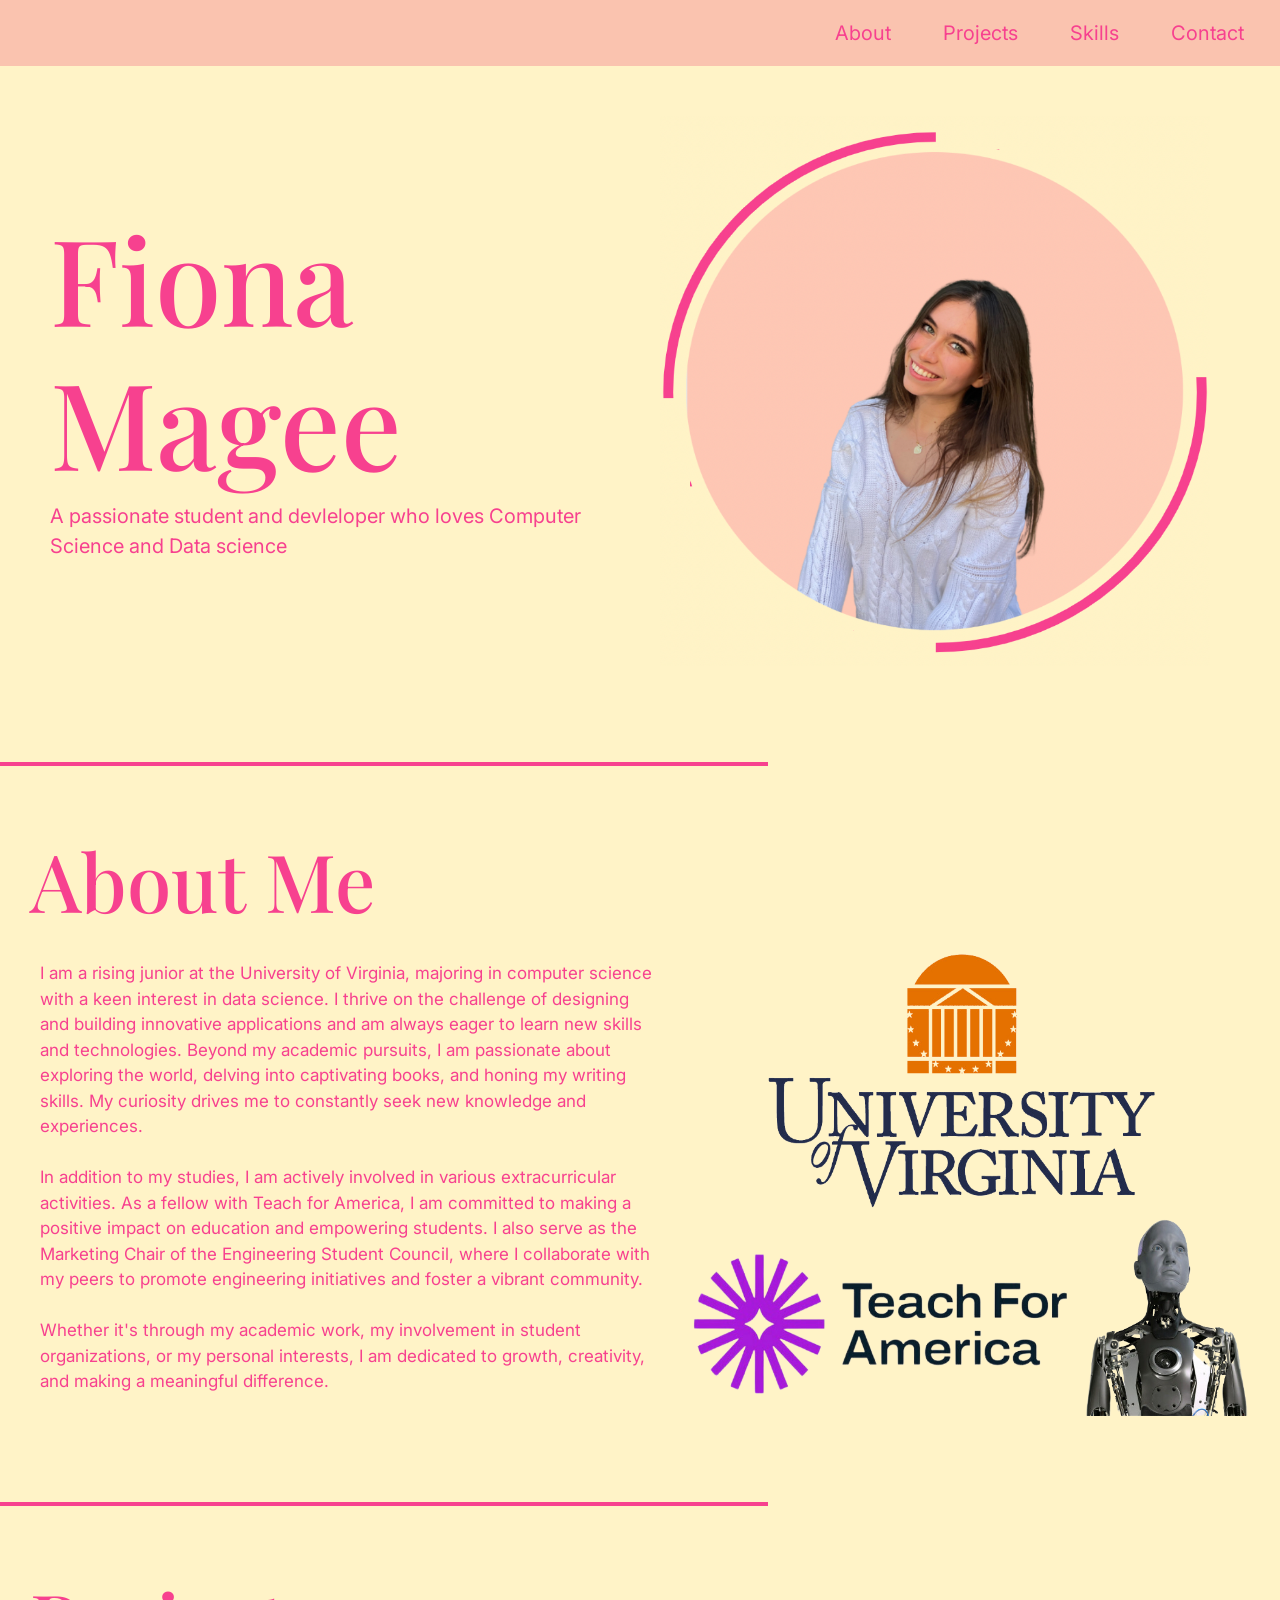
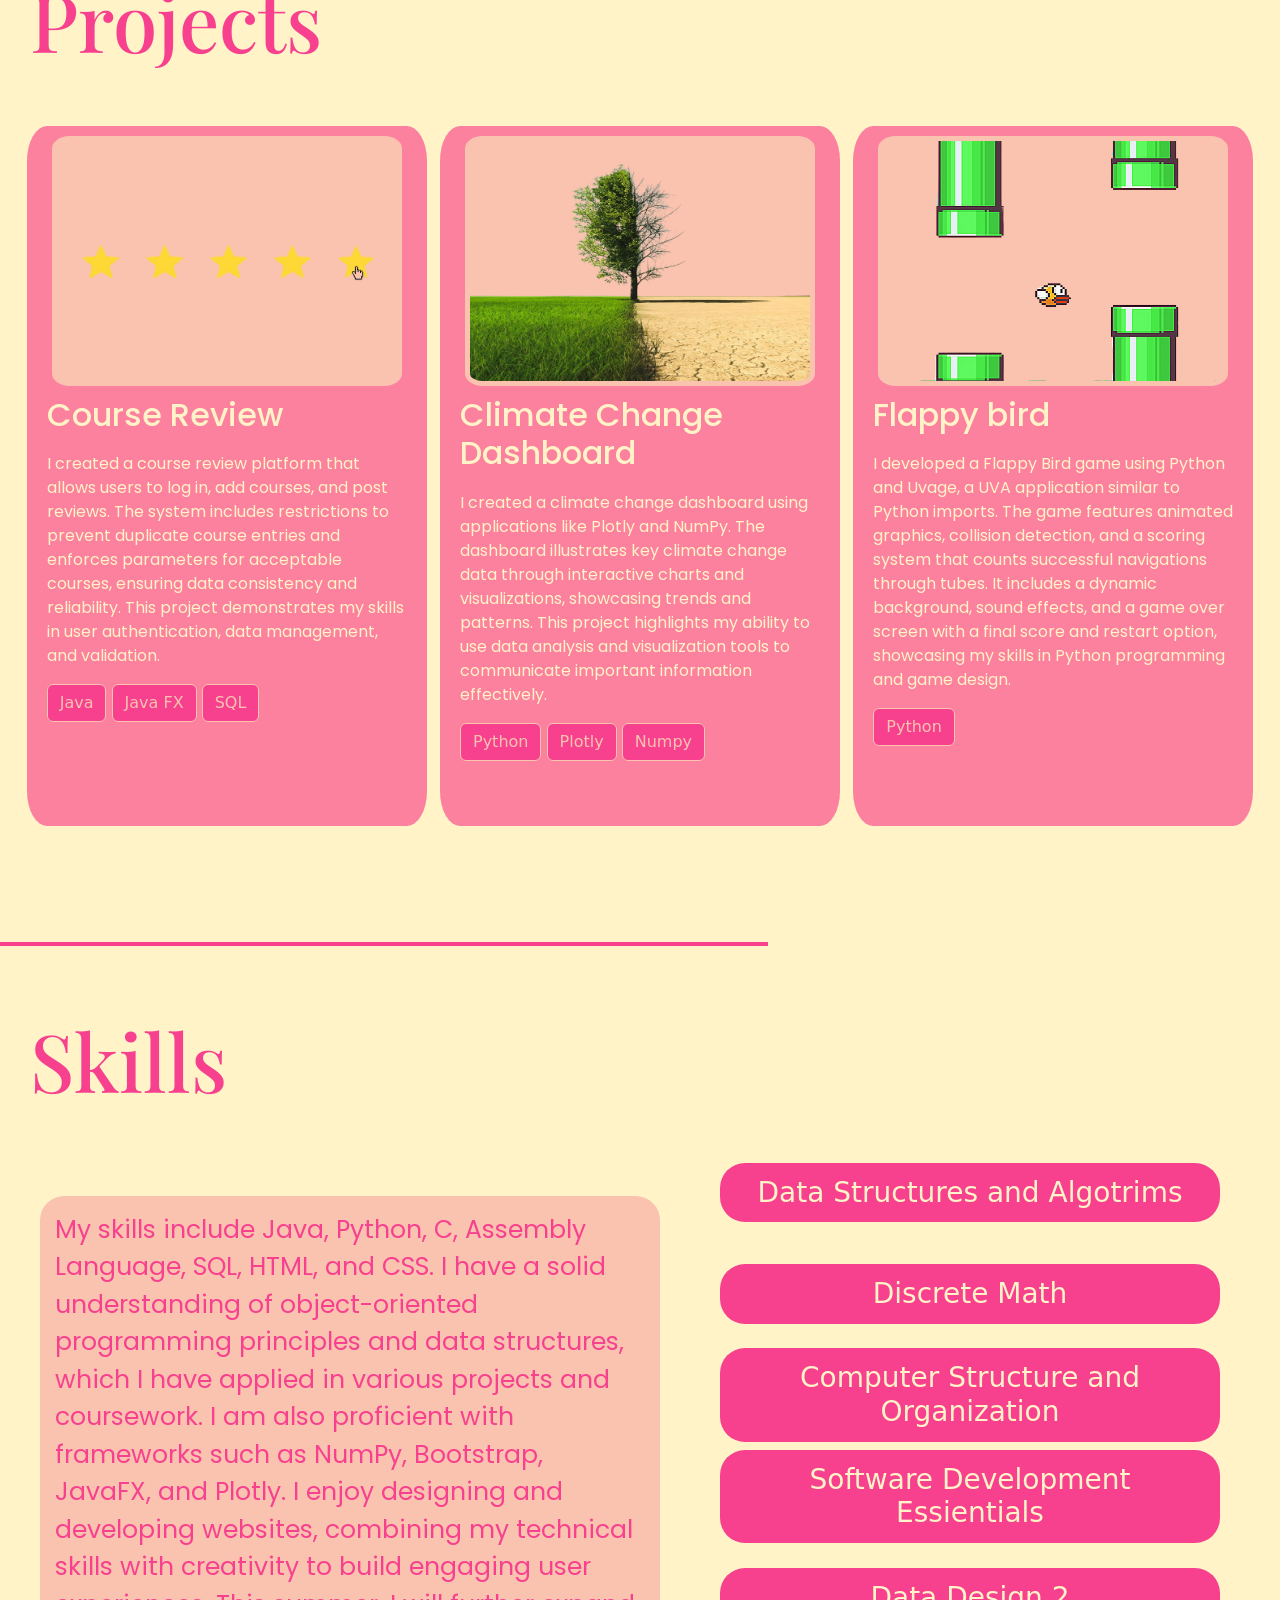
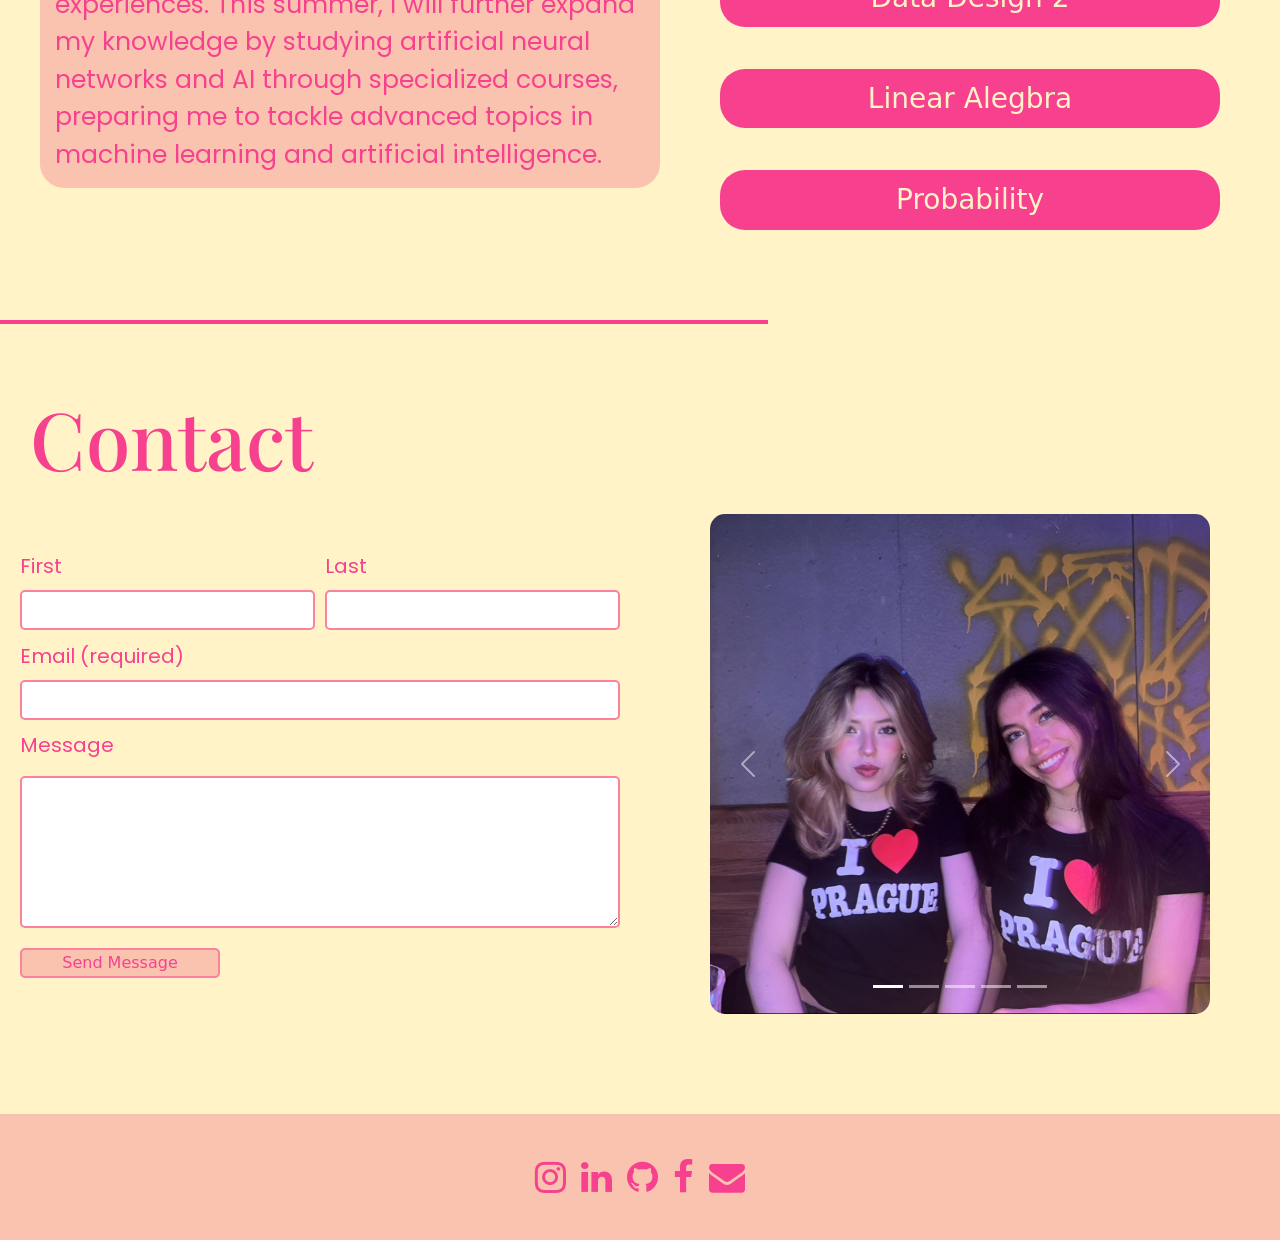
==== index.html @ b1557819 "Rename mainPage.html to index.html" ====
<!DOCTYPE html>
<html lang="en">
<head>
    <meta charset="UTF-8">
    <meta name="viewport" content="width=device-width, initial-scale=1.0">
    <title>Fiona Magee</title>
    
    <link href="https://stackpath.bootstrapcdn.com/bootstrap/4.5.2/css/bootstrap.min.css" rel="stylesheet">
    <link href="https://cdn.jsdelivr.net/npm/bootstrap@5.3.3/dist/css/bootstrap.min.css" rel="stylesheet" integrity="sha384-QWTKZyjpPEjISv5WaRU9OFeRpok6YctnYmDr5pNlyT2bRjXh0JMhjY6hW+ALEwIH" crossorigin="anonymous">
    <link href="https://cdn.jsdelivr.net/npm/bootstrap@5.3.3/dist/css/bootstrap.min.css" rel="stylesheet">
    <link rel="stylesheet" href="https://cdnjs.cloudflare.com/ajax/libs/font-awesome/4.7.0/css/font-awesome.min.css">

    <link rel="preconnect" href="https://fonts.googleapis.com">
    <link rel="preconnect" href="https://fonts.gstatic.com" crossorigin>
    <link href="https://fonts.googleapis.com/css2?family=Inter:wght@292&display=swap" rel="stylesheet">
    <link href="https://fonts.googleapis.com/css2?family=Alfa+Slab+One&family=Archivo+Black&family=Lexend+Deca:wght@100..900&display=swap" rel="stylesheet">
    <link href="https://fonts.googleapis.com/css2?family=Playfair+Display:ital,wght@0,400..900;1,400..900&display=swap" rel="stylesheet">
    <link href="https://fonts.googleapis.com/css2?family=Poppins:ital,wght@0,100;0,200;0,300;0,400;0,500;0,600;0,700;0,800;0,900;1,100;1,200;1,300;1,400;1,500;1,600;1,700;1,800;1,900&display=swap" rel="stylesheet">

    <script type="text/javascript" src="https://cdn.emailjs.com/dist/email.min.js"></script>
    <script type="text/javascript">
        (function() {
            emailjs.init("xelUmrNKe-2mnq_9t"); // Replace 'YOUR_USER_ID' with your actual EmailJS user ID
        })();
    </script>



    <link  rel="stylesheet" href = "./stylesheet.css" />
</head>
<body>
    <ul class="nav">
        <li class="nav-item"><a class="nav-link" href="#about-section">About</a></li></li>
        <li class="nav-item"><a class="nav-link" href="#projects-section">Projects</a></li>
        <li class = "nav-item"><a class="nav-link" href="#skills-section">Skills</a></li></li>
        <li class = "nav-item"><a class="nav-link" href="#contact-section">Contact</a></li></li>
    </ul>
    <div class = "Title-Photo">
        <div class = "Title-Paragraph">
            <h1 class = "Title">Fiona Magee</h1>
            <p class = "Title-Description">A passionate student and devleloper who loves Computer Science and Data science </p>
        </div>
        <img src="./images/fionaNewMagee.png" alt="Photo of Fiona Magee" class = "fiona-photo">
    </div>
    <hr class="solid-line">
    <h1 id="about-section" class= "AboutMe-Title">About Me</h1>
    <div class="AboutMe-Div">
        <p class ="AboutMe-Paragraph">I am a rising junior at the University of Virginia, majoring in computer science with a keen interest in data science. I thrive on the challenge of designing and building innovative applications and am always eager to learn new skills and technologies. Beyond my academic pursuits, I am passionate about exploring the world, delving into captivating books, and honing my writing skills. My curiosity drives me to constantly seek new knowledge and experiences.<br><br>

            In addition to my studies, I am actively involved in various extracurricular activities. As a fellow with Teach for America, I am committed to making a positive impact on education and empowering students. I also serve as the Marketing Chair of the Engineering Student Council, where I collaborate with my peers to promote engineering initiatives and foster a vibrant community.<br><br>
            
            Whether it's through my academic work, my involvement in student organizations, or my personal interests, I am dedicated to growth, creativity, and making a meaningful difference.
        </p>
        <img src = "images/desciptionImages.png" alt="University of Virginia Logo, Robot, and Teach for America" class = "Desciption-Images">
    </div>
    <hr class="solid-line">
    <h1 class= "AboutMe-Title" id="projects-section" >Projects</h1>
    <div class = "Prjects-Grid">
        <a class= "link-wrapper" href="https://github.com/uva-cs3140-sp24/hw6-hw6-qgt8xq.git" style="text-decoration: none; color: inherit;">
            <div class = "Project-Div">
                <img src = "images/stars.png" alt="5 stars" class = "Project-photos">
                <h2 class="Header2-Project">Course Review</h2>
                <p class="Paragraph-Project" >I created a course review platform that allows users to log in, add courses, and post reviews. The system includes restrictions to prevent duplicate course entries and enforces parameters for acceptable courses, ensuring data consistency and reliability. This project demonstrates my skills in user authentication, data management, and validation.</p>
                <div class = "buttons">
                    <button type="button" class="btn btn-primary">Java</button>
                    <button type="button" class="btn btn-primary">Java FX</button>
                    <button type="button" class="btn btn-primary">SQL</button>
                </div>
            </div>
        </a>
        <a class= "link-wrapper" href="https://finaldd2.onrender.com" style="text-decoration: none; color: inherit;">
            <div class = "Project-Div">
                <img src = "images/climateChange.png" alt="A tree with one side dead and the other alive" class = "Project-photos">
                <h2 class="Header2-Project">Climate Change Dashboard</h2>
                <p class="Paragraph-Project">
                    I created a climate change dashboard using applications like Plotly and NumPy. The dashboard illustrates key climate change data through interactive charts and visualizations, showcasing trends and patterns. This project highlights my ability to use data analysis and visualization tools to communicate important information effectively.</p>
                    <div class = "buttons">
                        <button type="button" class="btn btn-primary">Python</button>
                        <button type="button" class="btn btn-primary">Plotly</button>
                        <button type="button" class="btn btn-primary">Numpy</button>
                    </div>
            </div>
        </a>
        <a class= "link-wrapper" href="https://www.github.com" style="text-decoration: none; color: inherit;">
        <div class = "Project-Div">
            <img src = "images/flappyBird.png" alt="The game Flappy Bird" class = "Project-photos">
            <h2 class="Header2-Project">Flappy bird</h2>
            <p class="Paragraph-Project"> I developed a Flappy Bird game using Python and Uvage, a UVA application similar to Python imports. The game features animated graphics, collision detection, and a scoring system that counts successful navigations through tubes. It includes a dynamic background, sound effects, and a game over screen with a final score and restart option, showcasing my skills in Python programming and game design.</p>
            <div class = "buttons">
                <button type="button" class="btn btn-primary">Python</button>
            </div>
        </div>
        </a>
    </div>
    <hr class="solid-line">
    <h1 class= "AboutMe-Title" id="skills-section">Skills</h1>
    <div class = "bigGrid-Skills">
        <p class = "Skills-Paragprah">My skills include Java, Python, C, Assembly Language, SQL, HTML, and CSS. I have a solid understanding of object-oriented programming principles and data structures, which I have applied in various projects and coursework. I am also proficient with frameworks such as NumPy, Bootstrap, JavaFX, and Plotly. I enjoy designing and developing websites, combining my technical skills with creativity to build engaging user experiences. This summer, I will further expand my knowledge by studying artificial neural networks and AI through specialized courses, preparing me to tackle advanced topics in machine learning and artificial intelligence.</p>
        <div class = "classes">
            <h3 class = "class">Data Structures and Algotrims</h3>
            <h3 class = "class">Discrete Math</h3>
            <h3 class = "class">Computer Structure and Organization</h3>
            <h3 class = "class">Software Development Essientials</h3>
            <h3 class = "class">Data Design 2</h3>
            <h3 class = "class">Linear Alegbra</h3>
            <h3 class = "class">Probability</h3>
        </div>
    </div>
    <hr class="solid-line">
    <h1 class= "AboutMe-Title-Contact" id="contact-section">Contact</h1>
    <div class="Contact-Grid">
        <form class = Contact-info-grid id="contact-form" method="post">
            <div class = "Name-div">
                <div class = "Label-div">
                    <label class="labels" for="first">First</label>
                    <input class="fileds" type="text" id="first" name="first" required>
                </div>
                <div class = "Label-div">
                    <label class="labels" for="last">Last</label>
                    <input class="fileds" type="text" id="last" name="last" required>
                </div>
            </div>
            <div class = "Email-div">
                <label class="labels" for="email">Email (required)</label>
                <input class="fileds" type="email" id="email" name="email" required>
            </div>
            <label class="mesasge-labels" for="message">Message</label>
            <textarea class="textarea" id="message" name="message" rows="6" required></textarea>
            <input class = "submit-button" type="submit" value="Send Message">
        </form>
        <div id="carouselExampleIndicators" class="carousel slide" data-ride="carousel">
            <ol class="carousel-indicators">
                <li data-target="#carouselExampleIndicators" data-slide-to="0" class="active"></li>
                <li data-target="#carouselExampleIndicators" data-slide-to="1"></li>
                <li data-target="#carouselExampleIndicators" data-slide-to="2"></li>
                <li data-target="#carouselExampleIndicators" data-slide-to="3"></li>
                <li data-target="#carouselExampleIndicators" data-slide-to="4"></li>
            </ol>
            <div class="carousel-inner">
                <div class="carousel-item active">
                    <img src="images/IMG_9413.jpg" class="d-block w-100" alt="First slide">
                </div>
                <div class="carousel-item">
                    <img src="images/IMG_9415.jpg" class="d-block w-100" alt="Second slide">
                </div>
                <div class="carousel-item">
                    <img src="images/IMG_9416.jpg" class="d-block w-100" alt="Third slide">
                </div>
                <div class="carousel-item">
                    <img src="images/IMG_9417.jpg" class="d-block w-100" alt="Third slide">
                </div>
                <div class="carousel-item">
                    <img src="images/IMG_9418.jpg" class="d-block w-100" alt="Third slide">
                </div>
            </div>
            <a class="carousel-control-prev" href="#carouselExampleIndicators" role="button" data-slide="prev">
                <span class="carousel-control-prev-icon" aria-hidden="true"></span>
                <span class="sr-only">Previous</span>
            </a>
            <a class="carousel-control-next" href="#carouselExampleIndicators" role="button" data-slide="next">
                <span class="carousel-control-next-icon" aria-hidden="true"></span>
                <span class="sr-only">Next</span>
            </a>
        </div>

        <script src="https://code.jquery.com/jquery-3.5.1.slim.min.js"></script>
        <script src="https://cdn.jsdelivr.net/npm/@popperjs/core@2.5.3/dist/umd/popper.min.js"></script>
        <script src="https://stackpath.bootstrapcdn.com/bootstrap/4.5.2/js/bootstrap.min.js"></script>
    </div>

    

    <footer class="footer">
        <!--  Templete ID: template_4h24dmb
                User Id: xelUmrNKe-2mnq_9t
            Service ID: service_qtaek3v -->
        <a href="https://www.instagram.com/fionamageee/" target="_blank"><i class="fa fa-instagram" style="color:#F7418F; font-size: 36px; padding: 5px"></i></a></li>
        <a href="https://www.linkedin.com/in/fiona-magee-674226238/" target="_blank"><i class="fa fa-linkedin" style="color:#F7418F; font-size: 36px; padding: 5px"></i></a>
        <a href="#" target="_blank"><i class="fa fa-github" style="color:#F7418F; font-size: 36px; padding: 5px"></i></a>
        <a href="https://www.facebook.com/profile.php?id=100090149927342" target="_blank"><i class="fa fa-facebook-f" style="color:#F7418F; font-size: 36px; padding: 5px"></i></a>
        <a href="mailto:fionamagee2004@gmail.com" target="_blank"><i class="fa fa-envelope" style="color:#F7418F; font-size: 36px; padding: 5px"></i></a>
    </footer>

    <script type="text/javascript">
        document.addEventListener('DOMContentLoaded', function() {
            document.getElementById('contact-form').addEventListener('submit', function(event) {
                event.preventDefault();

                // Collect form data
                var formData = {
                    first: document.getElementById('first').value,
                    last: document.getElementById('last').value,
                    email: document.getElementById('email').value,
                    message: document.getElementById('message').value
                };

                // Send email using EmailJS
                emailjs.send("service_qtaek3v", "template_4h24dmb", formData)
                    .then(function(response) {
                        console.log('SUCCESS!', response.status, response.text);
                        alert('Message sent successfully!');
                    }, function(error) {
                        console.log('FAILED...', error);
                        alert('Failed to send the message. Please try again later.');
                    });
            });
        });
    </script>
</body>
</html>
---- stylesheet.css ----
body{
    background: #FFF3C7;
}

.nav{
    background-color: #FAC3AF;
    padding:10px;
    display: flex;
    justify-content: flex-end;
}

.nav-item{
    padding-left: 10px;
    padding-right: 10px;
}

.nav-link{
    color: #F7418F ;
    font-family: "Inter", sans-serif;
    font-size: 20px;
}

.nav-link:hover{
    color: #FFF3C7;
}

.Title-Photo {
    display: grid;
    grid-template-columns: 1fr 1fr; 
    align-items: center; 
    justify-items: center; 
    padding: 50px;
    padding-bottom: 80px;
}

.fiona-photo{
    height: 550px;
    width: 550px;
}

.Title{
    font-size: 120px;
    color: #F7418F;
    font-family: "Playfair Display", serif;
}
.Title-Description{
    font-family: "Inter", sans-serif;
    color: #F7418F;
    font-size: 20px;
}
.solid-line {
    border: none; 
    border-top: 4px solid #F7418F; 
    width: 60%; 
    opacity: 1.0;
    padding-top: 20px;
}

.Desciption-Images{
    height: 500px;
    width: 600px;
}
.AboutMe-Div{
    display: grid;
    grid-template-columns: 1fr 1fr; 
    align-items: center; 
    justify-items: center; 
    padding-bottom: 50px;
    padding-left: 40px;
}
.AboutMe-Title{
    font-size: 80px;
    padding-left: 30px;
    padding-top: 30px;
    color: #F7418F;
    font-family: "Playfair Display", serif;
}
.AboutMe-Paragraph{
    color: #F7418F;
    font-family: "Inter", sans-serif;
    font-size: 17px;
}

.Prjects-Grid{
    display: grid;
    grid-template-columns: 1fr 1fr 1fr; 
    align-items: center; 
    justify-items: center; 
    padding: 20px;
    padding-top: 50px;
    padding-bottom: 100px;
}
.Project-Div{
    background-color: #FC819E;
    height: 700px;
    text-align: center;
    width: 400px;
    border-radius: 5%;
}
.Project-photos{
    height: 250px;
    width: 350px;
    padding: 5px;
    margin-top: 10px;
    background-color: #FAC3AF;
    border-radius: 5%;

}
.Paragraph-Project{
    text-align: left;
    padding-left: 20px;
    color: #FFF3C7;
    font-family: "Poppins", sans-serif;
    padding-top: 10px;
    padding-right: 20px;
}
.Header2-Project{
    text-align: left;
    font-family: "Poppins", sans-serif;
    padding-left: 20px;
    color: #FFF3C7;
    padding-top: 10px;
}
.buttons{
    text-align: left;
    padding-left: 20px;
}

.btn-primary{
    background-color: #F7418F;
    color: #FAC3AF;
    border-color: #FAC3AF;
}

.btn-primary:hover{
    background-color: #FC819E;
    color: #FFF3C7;
    border-color: #FFF3C7;
}
.bigGrid-Skills{
    padding-top: 30px;
    display: grid;
    grid-template-columns: 1fr 1fr; 
    align-items: center; 
    justify-items: center; 
    padding-bottom: 50px;
    padding-left: 40px;
}

.classes{
    display: grid;
    grid-template-rows: 1fr 1fr 1fr 1fr 1fr 1fr 1fr; 
    align-items: center; 
    justify-items: center; 
}
.class{
    padding: 13px;
    border-radius: 25px;
    width: 500px;
    text-align: center;
    background-color: #F7418F;
    color:#FFF3C7;
}
.Skills-Paragprah{
    border-color: #F7418F;
    color: #F7418F;
    border-width: medium;
    font-size: 25px;
    background-color: #FAC3AF;
    border-radius: 4%;
    padding:15px;
    font-family: "Poppins", sans-serif;
}

.Contact-Grid{
    display: grid;
    grid-template-columns: 1fr 1fr;
    align-items: center; 
    justify-items: center; 
}
.Name-div{
    display: grid;
    grid-template-columns: 1fr 1fr;
    gap: 10px;

}
.Label-div{
    display:grid;
    grid-template-rows: 1fr 1fr;
    align-items: center; 
    padding-bottom: 10px;
}
.Contact-info-grid{
    display:grid;
    grid-template-rows: auto auto auto auto;;
    align-items: center; 
    width: 600px
    
}
.Message-div{
    display:grid;
    grid-template-rows: 1fr 1fr;
    align-items: center; 
}
.submit-button{
    margin-top:20px;
    border-radius: 5px;
    border: 2px solid #FC819E;
    background-color: #FAC3AF;
    width:200px;
    color: #F7418F;
    margin-bottom: 100px;
}
.Email-div{
    display:grid;
    grid-template-rows: 1fr 1fr;
    align-items: center; 
    padding-bottom: 10px;
}
.labels{
    color: #F7418F;
    font-size: 20px;
    font-family: "Poppins", sans-serif;
}
.fileds{
    border: 2px solid #FC819E;
    border-radius: 5px;
    height: 40px;
    outline: none;
}
.textarea{
    border: 2px solid #FC819E;
    border-radius: 5px;
}
.mesasge-labels{
    color: #F7418F;
    font-size: 20px;
    font-family: "Poppins", sans-serif;
    padding-bottom: 8px;
}
.AboutMe-Title-Contact{
    font-size: 80px;
    padding-left: 30px;
    padding-top: 30px;
    color: #F7418F;
    font-family: "Playfair Display", serif;
    padding-bottom: 20px;
}
.footer{
    text-align: center;
    padding-top: 40px;
    padding-bottom: 40px;
    width: 100%;
    background-color: #FAC3AF;
}
.carousel {
    width: 500px;
    height: 500px;
    margin-top: 0px;
    border-radius: 15px; 
    overflow: hidden;
    margin-bottom:100px;
}

.carousel-item img {
    width: 500px;
    height: 500px;
    object-fit: cover;
}
.carousel-item {
    transition: transform 0.5s ease-in-out;
}

.carousel-item-next,
.carousel-item-prev,
.carousel-item.active {
    display: block;
}

.carousel-item-next,
.carousel-item-prev {
    display: block;
    position: absolute;
    top: 0;
    left: 0;
    width: 100%;
}

.carousel-item-next.carousel-item-left,
.carousel-item-prev.carousel-item-right,
.carousel-item.active.carousel-item-right,
.carousel-item.active.carousel-item-left {
    transform: translateX(0);
    display: block;
    transition: none;
}

.link-wrapper:hover .Project-Div {
    background-color: #F7418F;
}
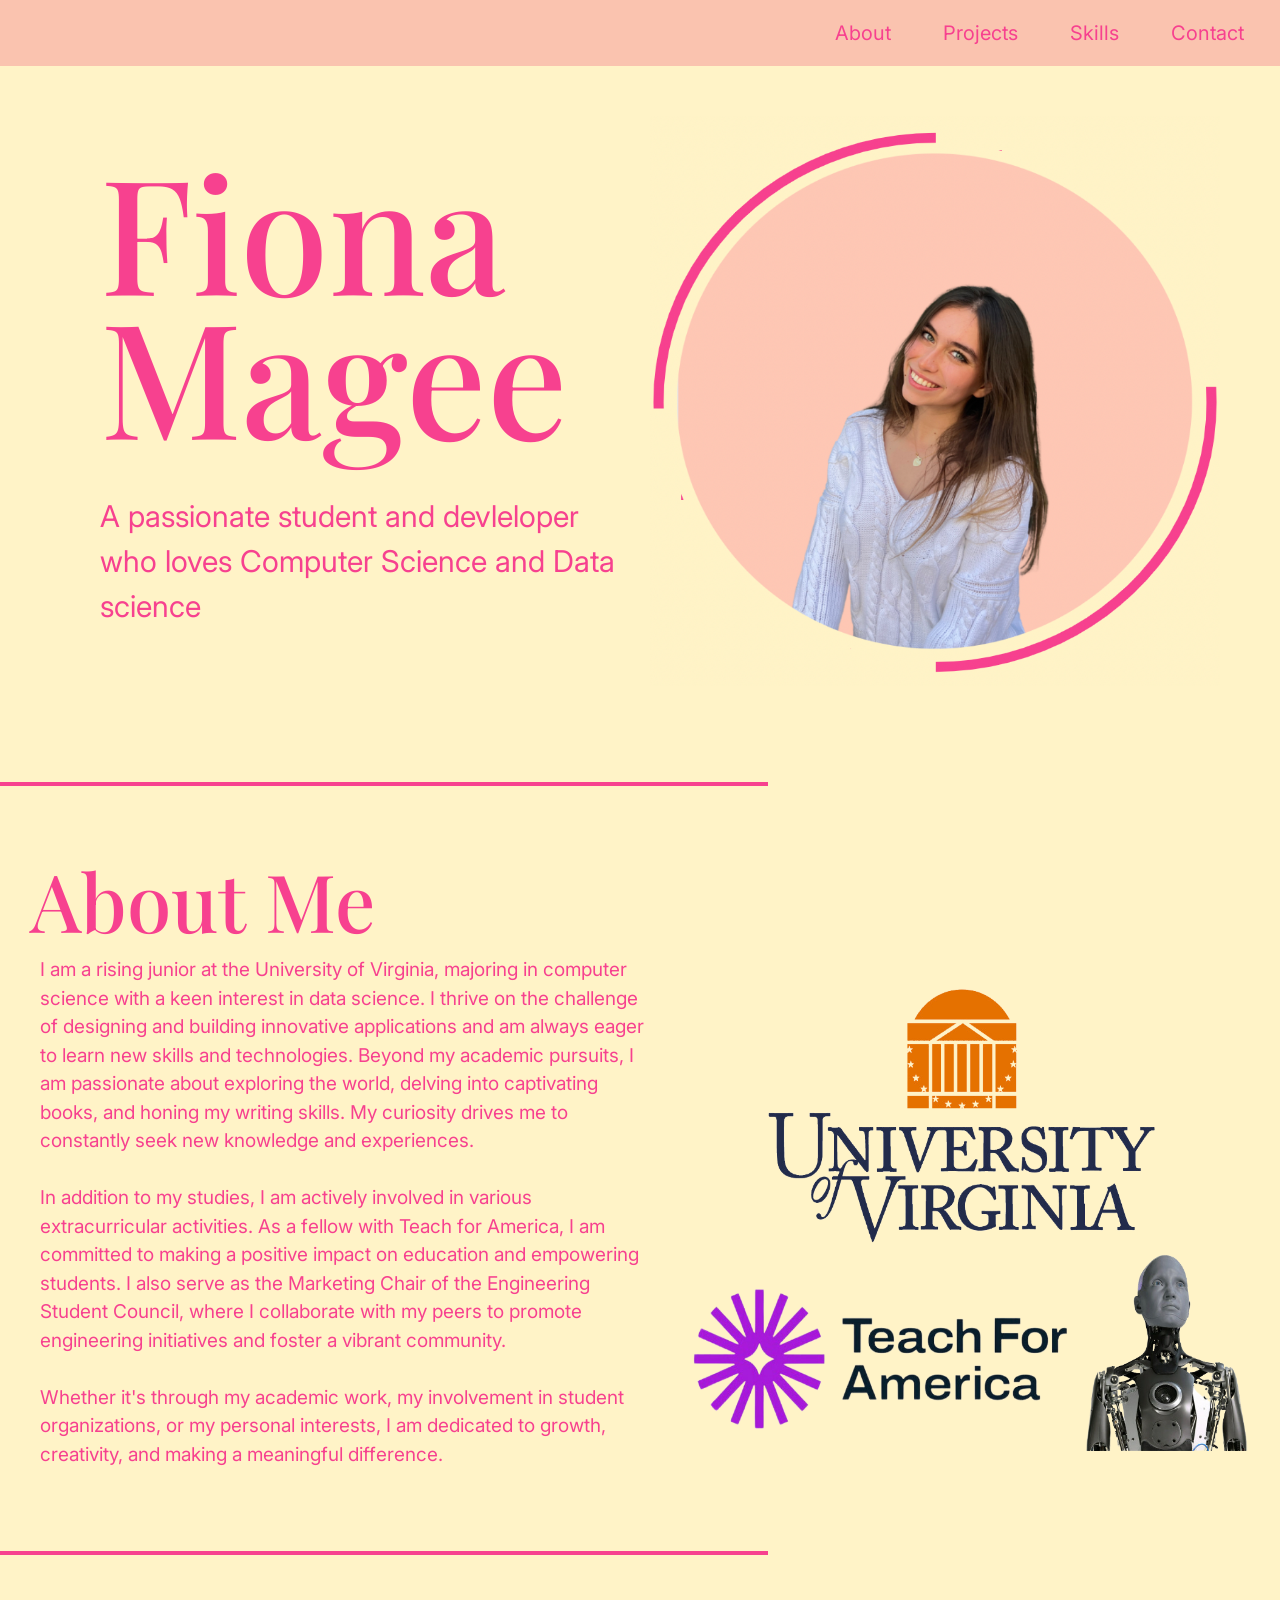
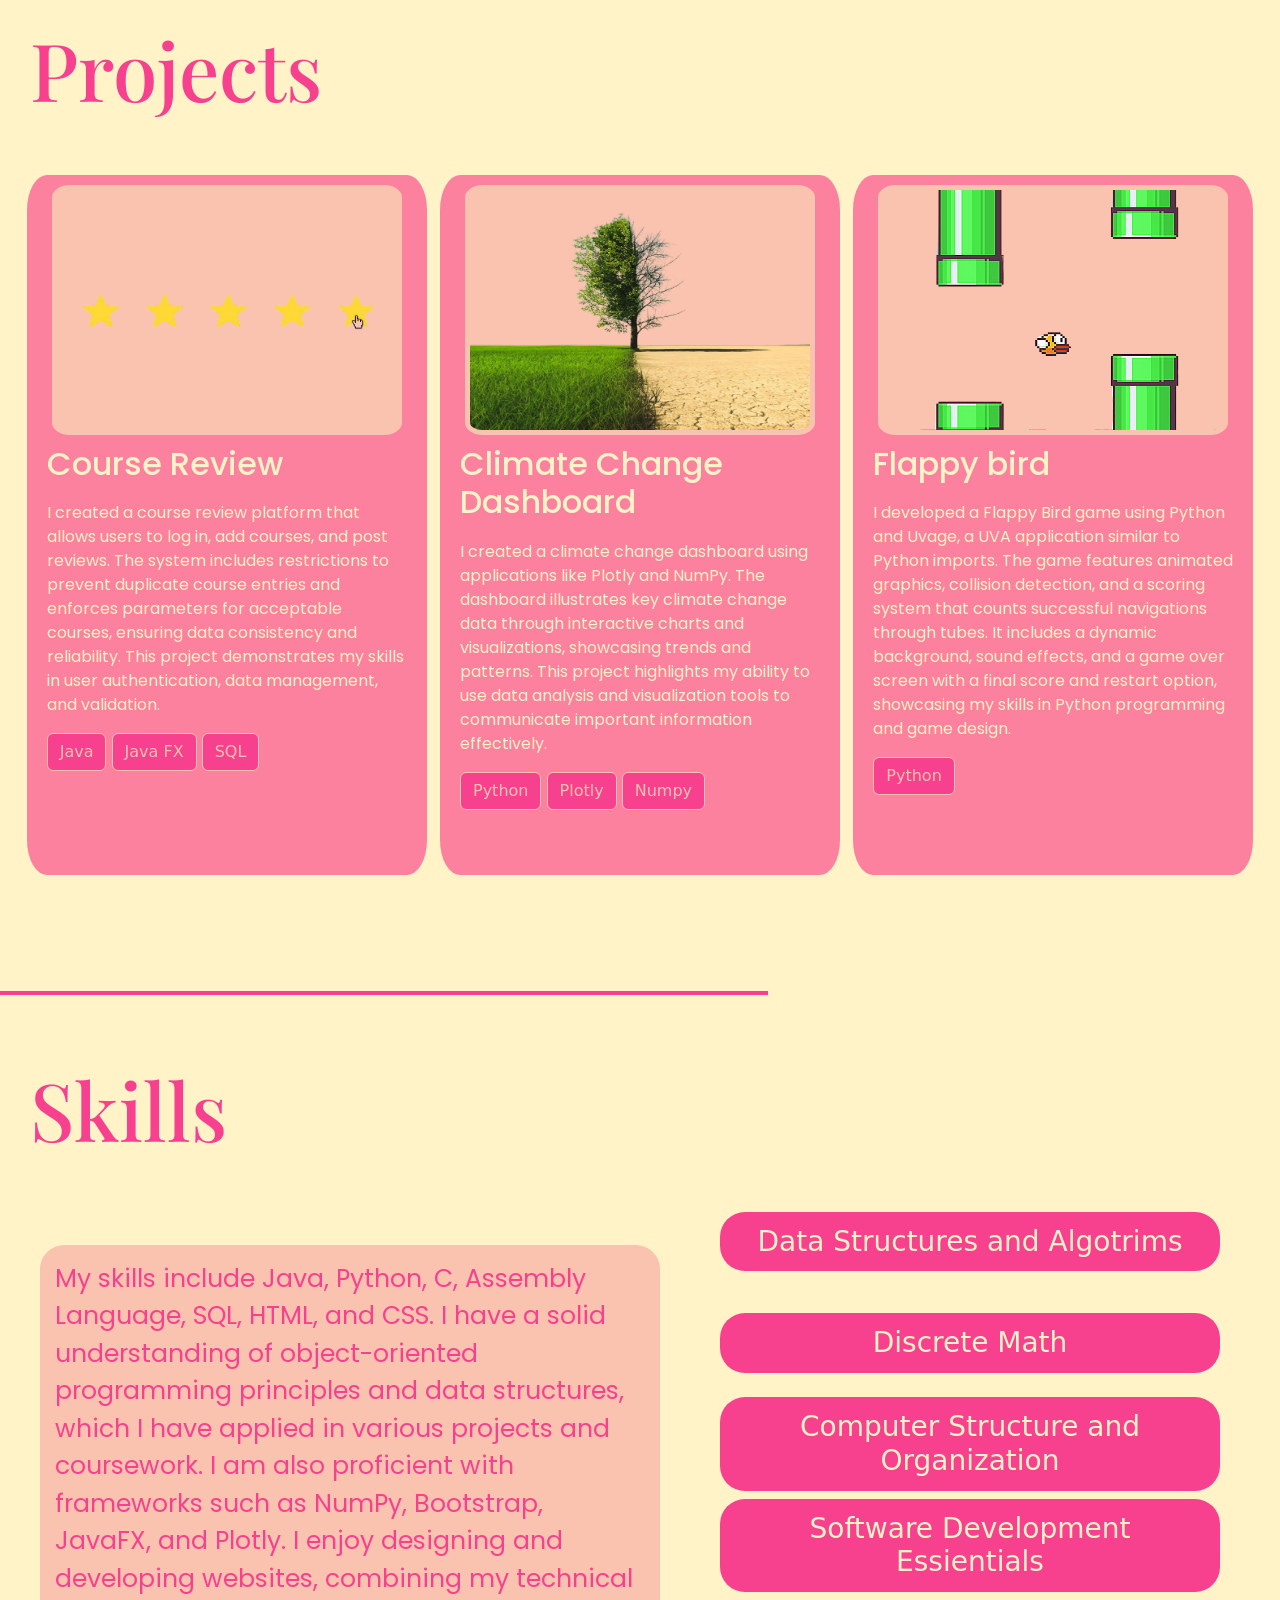
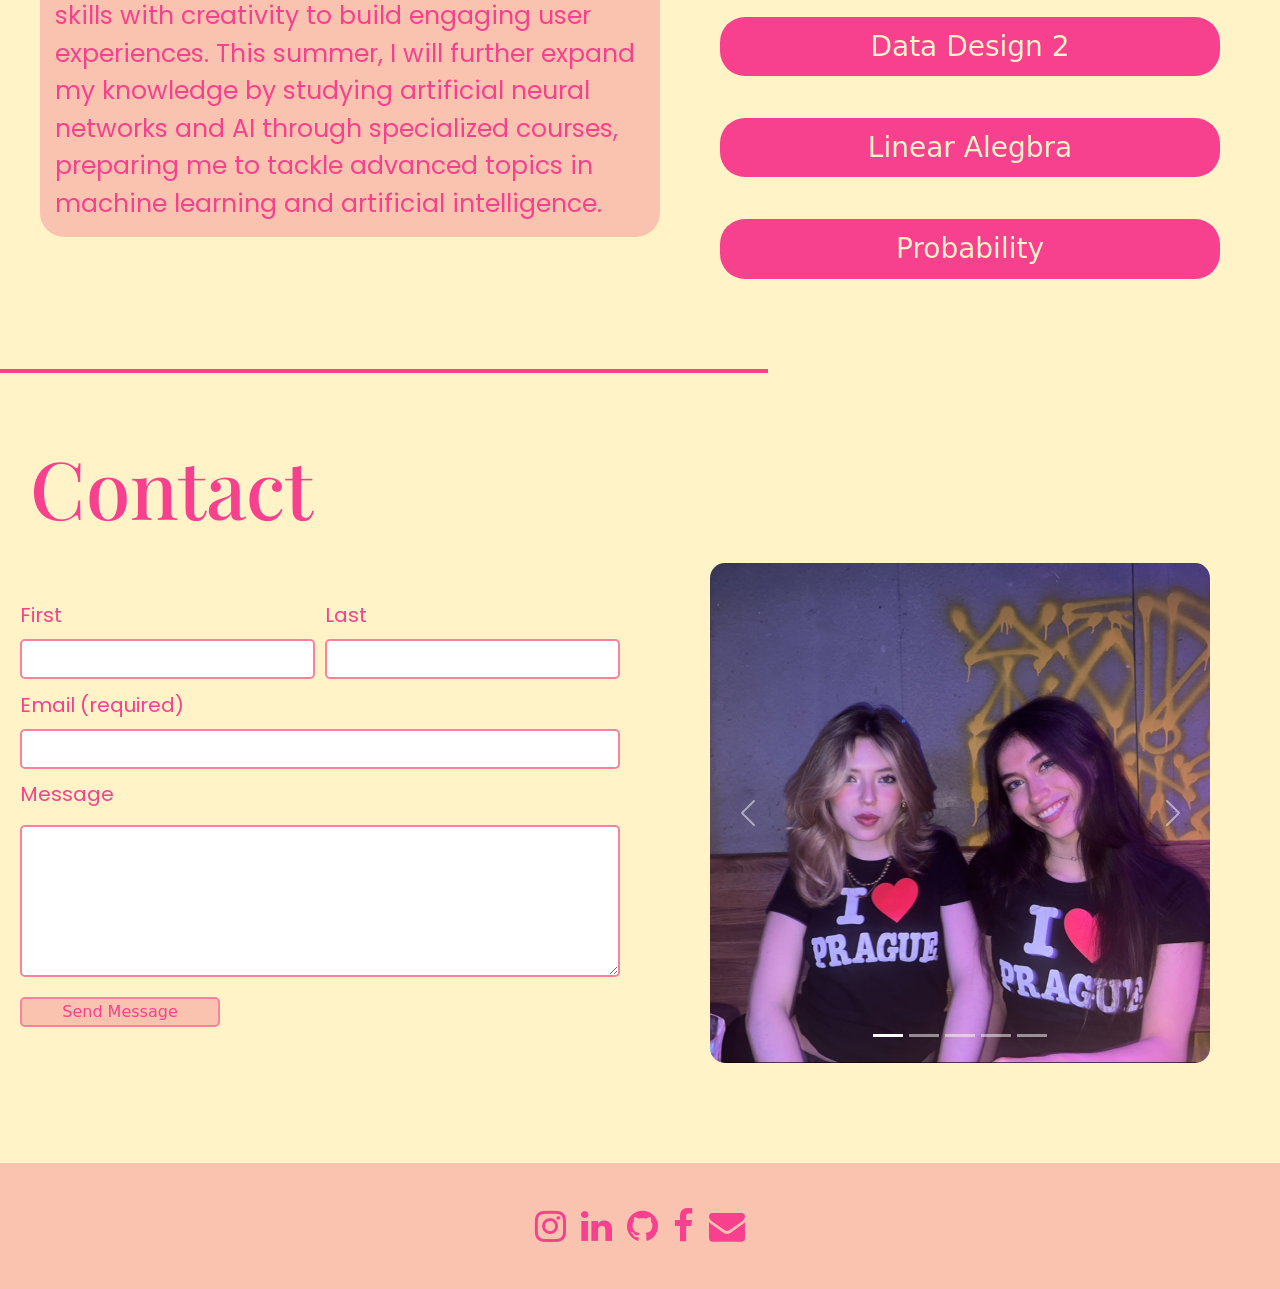
==== commit 80994cb6: "Update index.html" ====
--- a/index.html
+++ b/index.html
@@ -56,7 +56,7 @@
     <hr class="solid-line">
     <h1 class= "AboutMe-Title" id="projects-section" >Projects</h1>
     <div class = "Prjects-Grid">
-        <a class= "link-wrapper" href="https://github.com/uva-cs3140-sp24/hw6-hw6-qgt8xq.git" style="text-decoration: none; color: inherit;">
+        <a class= "link-wrapper" href="https://github.com/bottleyearold/Course-Reviews-.git" style="text-decoration: none; color: inherit;">
             <div class = "Project-Div">
                 <img src = "images/stars.png" alt="5 stars" class = "Project-photos">
                 <h2 class="Header2-Project">Course Review</h2>
@@ -176,9 +176,9 @@
             Service ID: service_qtaek3v -->
         <a href="https://www.instagram.com/fionamageee/" target="_blank"><i class="fa fa-instagram" style="color:#F7418F; font-size: 36px; padding: 5px"></i></a></li>
         <a href="https://www.linkedin.com/in/fiona-magee-674226238/" target="_blank"><i class="fa fa-linkedin" style="color:#F7418F; font-size: 36px; padding: 5px"></i></a>
-        <a href="#" target="_blank"><i class="fa fa-github" style="color:#F7418F; font-size: 36px; padding: 5px"></i></a>
+        <a href="https://github.com/bottleyearold" target="_blank"><i class="fa fa-github" style="color:#F7418F; font-size: 36px; padding: 5px"></i></a>
         <a href="https://www.facebook.com/profile.php?id=100090149927342" target="_blank"><i class="fa fa-facebook-f" style="color:#F7418F; font-size: 36px; padding: 5px"></i></a>
-        <a href="mailto:fionamagee2004@gmail.com" target="_blank"><i class="fa fa-envelope" style="color:#F7418F; font-size: 36px; padding: 5px"></i></a>
+        <a href="mailto:fionamagee.cs@gmail.com" target="_blank"><i class="fa fa-envelope" style="color:#F7418F; font-size: 36px; padding: 5px"></i></a>
     </footer>
 
     <script type="text/javascript">
--- a/stylesheet.css
+++ b/stylesheet.css
@@ -34,19 +34,25 @@
 }
 
 .fiona-photo{
-    height: 550px;
-    width: 550px;
-}
-
+    height: 570px;
+    width: 570px;
+
+}
+
+.Title-Paragraph{
+    margin-left: 50px;;
+}
 .Title{
-    font-size: 120px;
+    font-size: 160px;
+    line-height: 0.9;
     color: #F7418F;
     font-family: "Playfair Display", serif;
+    padding-bottom:40px;
 }
 .Title-Description{
     font-family: "Inter", sans-serif;
     color: #F7418F;
-    font-size: 20px;
+    font-size: 30px;
 }
 .solid-line {
     border: none; 
@@ -78,7 +84,7 @@
 .AboutMe-Paragraph{
     color: #F7418F;
     font-family: "Inter", sans-serif;
-    font-size: 17px;
+    font-size: 19px;
 }
 
 .Prjects-Grid{
@@ -297,4 +303,480 @@
 
 .link-wrapper:hover .Project-Div {
     background-color: #F7418F;
-}+}
+
+@media screen and (max-width: 1270px) {
+    .fiona-photo{
+        height: 470px;
+        width: 470px;
+    
+    }
+    .Title{
+        font-size: 100px;
+        line-height: 0.9;
+        color: #F7418F;
+        font-family: "Playfair Display", serif;
+        padding-bottom:40px;
+    }
+    .Title-Description{
+        font-family: "Inter", sans-serif;
+        color: #F7418F;
+        font-size: 20px;
+    }
+    .Desciption-Images{
+        height: 400px;
+        width: 500px;
+    }
+    .AboutMe-Title{
+        font-size: 50px;
+        padding-left: 30px;
+        padding-top: 30px;
+        color: #F7418F;
+        font-family: "Playfair Display", serif;
+    }
+    .AboutMe-Paragraph{
+        color: #F7418F;
+        font-family: "Inter", sans-serif;
+        font-size: 14px;
+    }
+    .Project-Div{
+        background-color: #FC819E;
+        height: 500px;
+        text-align: center;
+        width: 300px;
+        border-radius: 5%;
+    }
+    .Project-photos{
+        height: 150px;
+        width: 250px;
+        padding: 5px;
+        margin-top: 10px;
+        background-color: #FAC3AF;
+        border-radius: 5%;
+    
+    }
+    .Paragraph-Project{
+        text-align: left;
+        padding-left: 20px;
+        font-size: 13px;
+        color: #FFF3C7;
+        font-family: "Poppins", sans-serif;
+        padding-top: 10px;
+        padding-right: 20px;
+    }
+    .Header2-Project{
+        text-align: left;
+        font-size:20px;
+        font-family: "Poppins", sans-serif;
+        padding-left: 20px;
+        color: #FFF3C7;
+        padding-top: 10px;
+    }
+    .btn-primary{
+        background-color: #F7418F;
+        color: #FAC3AF;
+        border-color: #FAC3AF;
+        font-size: 10px;
+
+    }
+    .class{
+        padding: 13px;
+        border-radius: 25px;
+        width: 400px;
+        font-size: 15px;
+        text-align: center;
+        background-color: #F7418F;
+        color:#FFF3C7;
+    }
+    .Skills-Paragprah{
+        border-color: #F7418F;
+        color: #F7418F;
+        border-width: medium;
+        font-size: 18px;
+        background-color: #FAC3AF;
+        border-radius: 4%;
+        padding:15px;
+        font-family: "Poppins", sans-serif;
+    }
+
+    .AboutMe-Title-Contact{
+        font-size: 50px;
+        padding-left: 30px;
+        padding-top: 30px;
+        color: #F7418F;
+        font-family: "Playfair Display", serif;
+        padding-bottom: 20px;
+    }
+    .carousel {
+        width: 400px;
+        height: 400px;
+        margin-top: 0px;
+        border-radius: 15px; 
+        overflow: hidden;
+        margin-bottom:100px;
+    }
+    .carousel-item img {
+        width: 400px;
+        height: 400px;
+        object-fit: cover;
+    }
+    .Contact-info-grid{
+        display:grid;
+        grid-template-rows: auto auto auto auto;;
+        align-items: center; 
+        width: 500px;
+        padding-left: 30px;
+        
+    }
+
+}
+@media screen and (max-width: 960px) {
+    .fiona-photo{
+        height: 370px;
+        width: 370px;
+    
+    }
+    .Title{
+        font-size: 65px;
+        line-height: 0.9;
+        color: #F7418F;
+        font-family: "Playfair Display", serif;
+        padding-bottom:40px;
+    }
+    .Title-Paragraph{
+        margin-left: 10px;
+        padding-right: 10px;
+    }
+    .Title-Description{
+        font-family: "Inter", sans-serif;
+        color: #F7418F;
+        font-size: 15px;
+    }
+    .Desciption-Images{
+        height: 300px;
+        width: 400px;
+    }
+    .AboutMe-Title{
+        font-size: 50px;
+        padding-left: 30px;
+        padding-top: 30px;
+        color: #F7418F;
+        font-family: "Playfair Display", serif;
+    }
+    .AboutMe-Paragraph{
+        color: #F7418F;
+        font-family: "Inter", sans-serif;
+        font-size: 14px;
+    }
+    .Project-Div{
+        background-color: #FC819E;
+        height: 500px;
+        text-align: center;
+        width: 250px;
+        border-radius: 2%;
+    }
+    .Project-photos{
+        height: 120px;
+        width: 200px;
+        padding: 5px;
+        margin-top: 10px;
+        background-color: #FAC3AF;
+        border-radius: 2%;
+    
+    }
+    .Paragraph-Project{
+        text-align: left;
+        padding-left: 20px;
+        font-size: 12px;
+        color: #FFF3C7;
+        font-family: "Poppins", sans-serif;
+        padding-top: 10px;
+        padding-right: 20px;
+    }
+    .Header2-Project{
+        text-align: left;
+        font-size:18px;
+        font-family: "Poppins", sans-serif;
+        padding-left: 20px;
+        color: #FFF3C7;
+        padding-top: 10px;
+    }
+    .btn-primary{
+        background-color: #F7418F;
+        color: #FAC3AF;
+        border-color: #FAC3AF;
+        font-size: 10px;
+
+    }
+    .class{
+        padding: 13px;
+        border-radius: 25px;
+        width: 300px;
+        font-size: 15px;
+        text-align: center;
+        background-color: #F7418F;
+        color:#FFF3C7;
+    }
+    .Skills-Paragprah{
+        border-color: #F7418F;
+        color: #F7418F;
+        border-width: medium;
+        font-size: 18px;
+        background-color: #FAC3AF;
+        border-radius: 4%;
+        padding:15px;
+        font-family: "Poppins", sans-serif;
+    }
+
+    .AboutMe-Title-Contact{
+        font-size: 50px;
+        padding-left: 30px;
+        padding-top: 30px;
+        color: #F7418F;
+        font-family: "Playfair Display", serif;
+        padding-bottom: 20px;
+    }
+    .carousel {
+        width: 300px;
+        height: 300px;
+        margin-top: 0px;
+        border-radius: 15px; 
+        overflow: hidden;
+        margin-bottom:100px;
+    }
+    .carousel-item img {
+        width: 300px;
+        height: 300px;
+        object-fit: cover;
+    }
+    .Contact-info-grid{
+        display:grid;
+        grid-template-rows: auto auto auto auto;;
+        align-items: center; 
+        width: 400px;
+        padding-left: 30px;
+        
+    }
+}
+@media screen and (max-width: 800px) {
+    .Project-Div{
+        background-color: #FC819E;
+        height: 420px;
+        text-align: center;
+        width: 200px;
+        border-radius: 2%;
+    }
+    .Project-photos{
+        height: 100px;
+        width: 150px;
+        padding: 5px;
+        margin-top: 10px;
+        background-color: #FAC3AF;
+        border-radius: 2%;
+    
+    }
+    .Paragraph-Project{
+        text-align: left;
+        padding-left: 10px;
+        font-size: 10px;
+        color: #FFF3C7;
+        font-family: "Poppins", sans-serif;
+        padding-top: 10px;
+        padding-right: 10px;
+    }
+    .Header2-Project{
+        text-align: left;
+        font-size:15px;
+        font-family: "Poppins", sans-serif;
+        padding-left: 20px;
+        color: #FFF3C7;
+        padding-top: 10px;
+    }
+    .buttons{
+        text-align: left;
+        padding-left: 10px;
+    }
+    .btn-primary{
+        background-color: #F7418F;
+        color: #FAC3AF;
+        border-color: #FAC3AF;
+        font-size: 8px;
+
+    }
+}
+
+
+@media screen and (max-width: 700px) {
+    .fiona-photo{
+        height: 300px;
+        width: 300px;
+    
+    }
+    .Title{
+        font-size: 50px;
+        line-height: 0.9;
+        color: #F7418F;
+        font-family: "Playfair Display", serif;
+        padding-bottom:10px;
+    }
+    .Title-Photo {
+        display: grid;
+        grid-template-columns: 1fr 1fr; 
+        align-items: right; 
+        justify-items: left; 
+        padding: 30px;
+        padding-bottom: 50px;
+        padding-right:10px;
+    }
+    .Title-Paragraph{
+        margin-left: 10px;
+        padding-right: 10px;
+    }
+    .Title-Description{
+        font-family: "Inter", sans-serif;
+        color: #F7418F;
+        font-size: 15px;
+    }
+    .AboutMe-Div{
+        display: grid;
+        grid-template-columns: 1fr;
+        align-items: center; 
+        justify-items: center; 
+        padding-bottom: 50px;
+        padding-left: 20px;
+        padding-right:20px;
+    }
+    .nav-link{
+        color: #F7418F ;
+        font-family: "Inter", sans-serif;
+        font-size: 13px;
+    }
+    .nav-item{
+        padding-left: 1px;
+        padding-right: 1px;
+    }
+    .Desciption-Images{
+        display: none;
+    }
+    .carousel {
+        display:none;
+    }
+    .Project-Div{
+        background-color: #FC819E;
+        height: 270px;
+        text-align: center;
+        width: 400px;
+        border-radius: 2%;
+        margin-bottom: 20px;;
+    }
+    .Project-photos{
+        display: none;
+    
+    }
+    .Paragraph-Project{
+        text-align: left;
+        padding-left: 20px;
+        font-size: 12px;
+        color: #FFF3C7;
+        font-family: "Poppins", sans-serif;
+        padding-top: 10px;
+        padding-right: 20px;
+    }
+    .Header2-Project{
+        text-align: left;
+        font-size:18px;
+        font-family: "Poppins", sans-serif;
+        padding-left: 20px;
+        color: #FFF3C7;
+        padding-top: 10px;
+    }
+    .btn-primary{
+        background-color: #F7418F;
+        color: #FAC3AF;
+        border-color: #FAC3AF;
+        font-size: 10px;
+
+    }
+    .Prjects-Grid{
+        display: grid;
+        grid-template-columns: 1fr;
+        align-items: center; 
+        justify-items: center; 
+        padding: 20px;
+        padding-top: 50px;
+        padding-bottom: 100px;
+    }
+    .class{
+        display: none;
+    }
+    .bigGrid-Skills{
+        padding-top: 30px;
+        display: grid;
+        grid-template-columns: 1fr; 
+        align-items: center; 
+        justify-items: center; 
+        padding-bottom: 50px;
+        padding-left: 40px;
+        margin-right:40px;
+    }
+    .buttons{
+        text-align: left;
+        padding-left: 20px;
+    }
+    .btn-primary{
+        background-color: #F7418F;
+        color: #FAC3AF;
+        border-color: #FAC3AF;
+        font-size: 10px;
+
+    }
+
+}
+@media screen and (max-width: 492px) {
+    .Title-Photo {
+        display: flex;
+        flex-direction: column;
+        grid-template-rows: auto auto;
+        padding: 50px;
+        padding-bottom: 80px;
+    }
+    .Project-Div{
+        background-color: #FC819E;
+        height: 310px;
+        text-align: center;
+        width: 300px;
+        border-radius: 2%;
+        margin-bottom: 20px;;
+    }
+    .Contact-info-grid{
+        display:grid;
+        grid-template-rows: auto auto auto auto;
+        justify-content: left; 
+        width: 100px;
+        padding-left: 0px;
+        
+    }
+    .labels{
+        color: #F7418F;
+        font-size: 15px;
+        font-family: "Poppins", sans-serif;
+    }
+    .mesasge-labels{
+        color: #F7418F;
+        font-size: 15px;
+        font-family: "Poppins", sans-serif;
+        padding-bottom: 8px;
+    }
+    .fileds{
+        border: 2px solid #FC819E;
+        border-radius: 5px;
+        height: 30px;
+        font-size: 11px;
+        outline: none;
+    }
+    .Title-Paragraph{
+        margin-left: 0px;;
+    }
+}
+
+
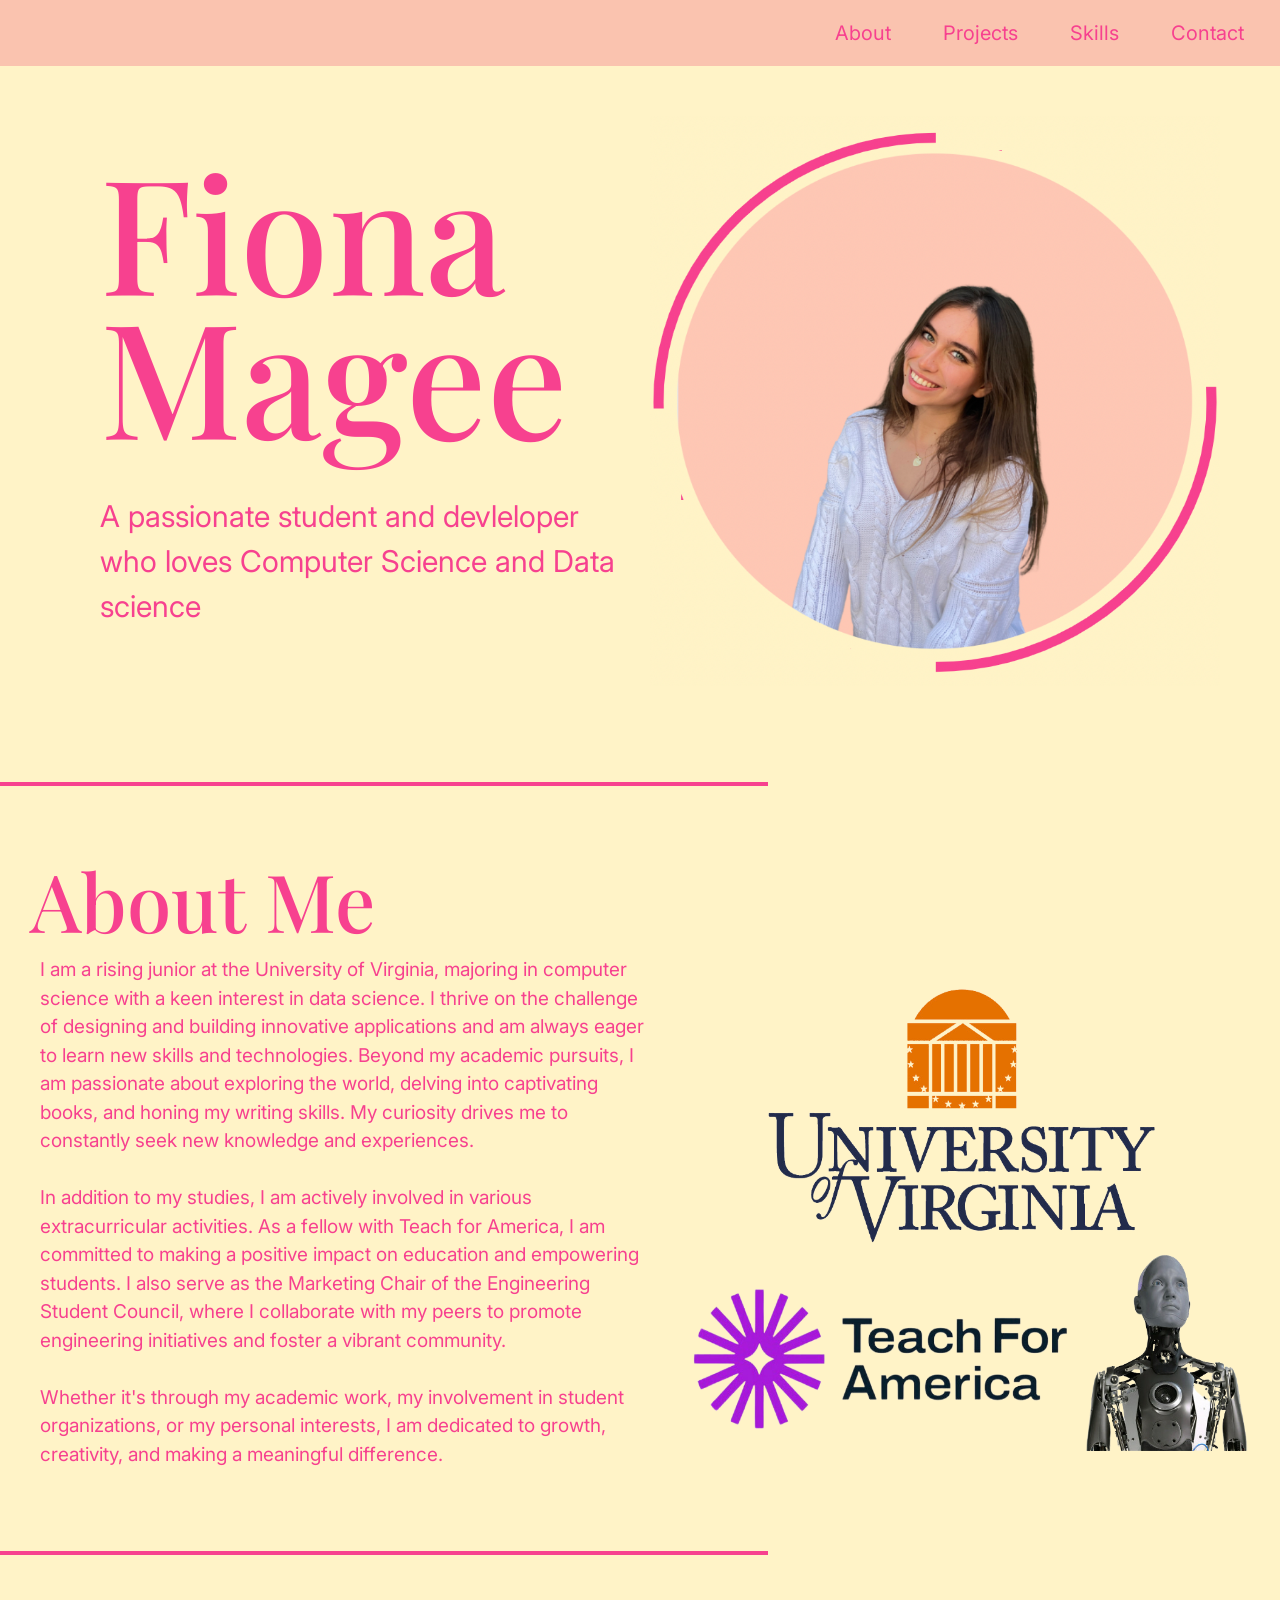
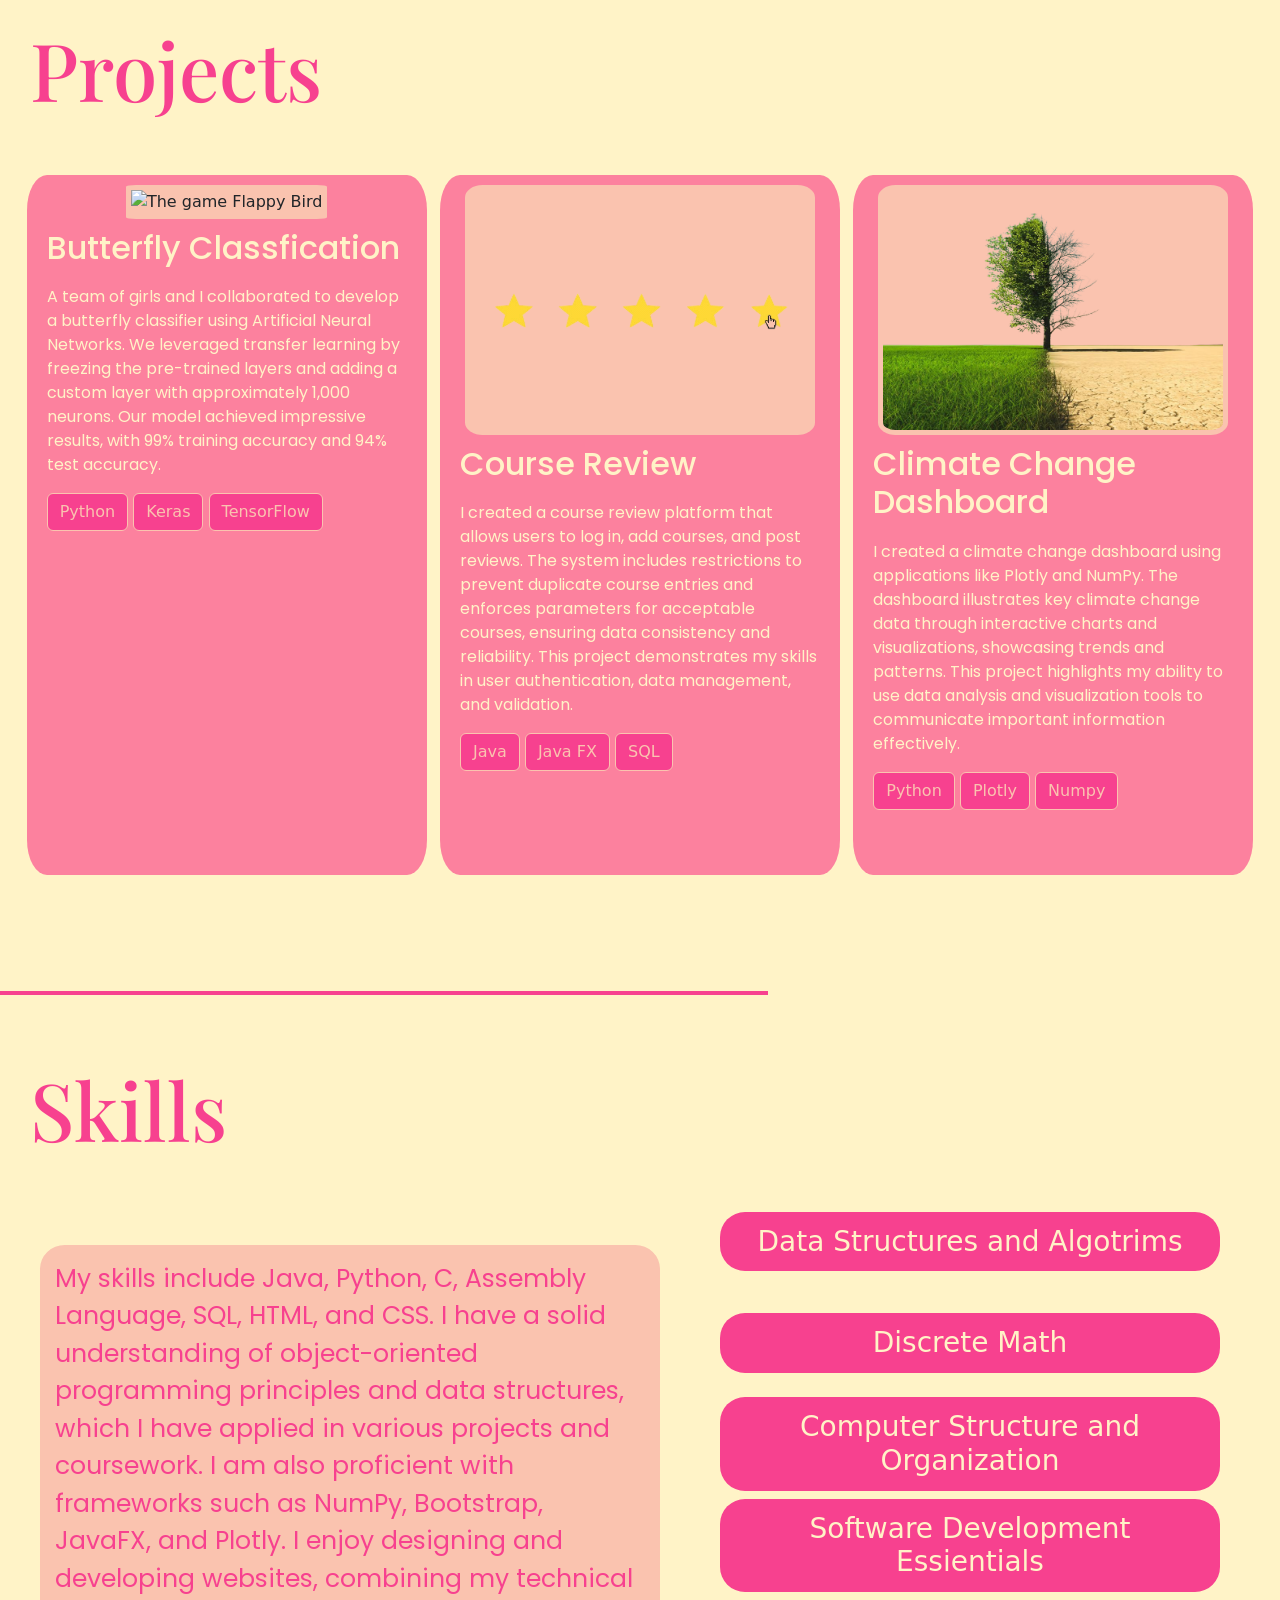
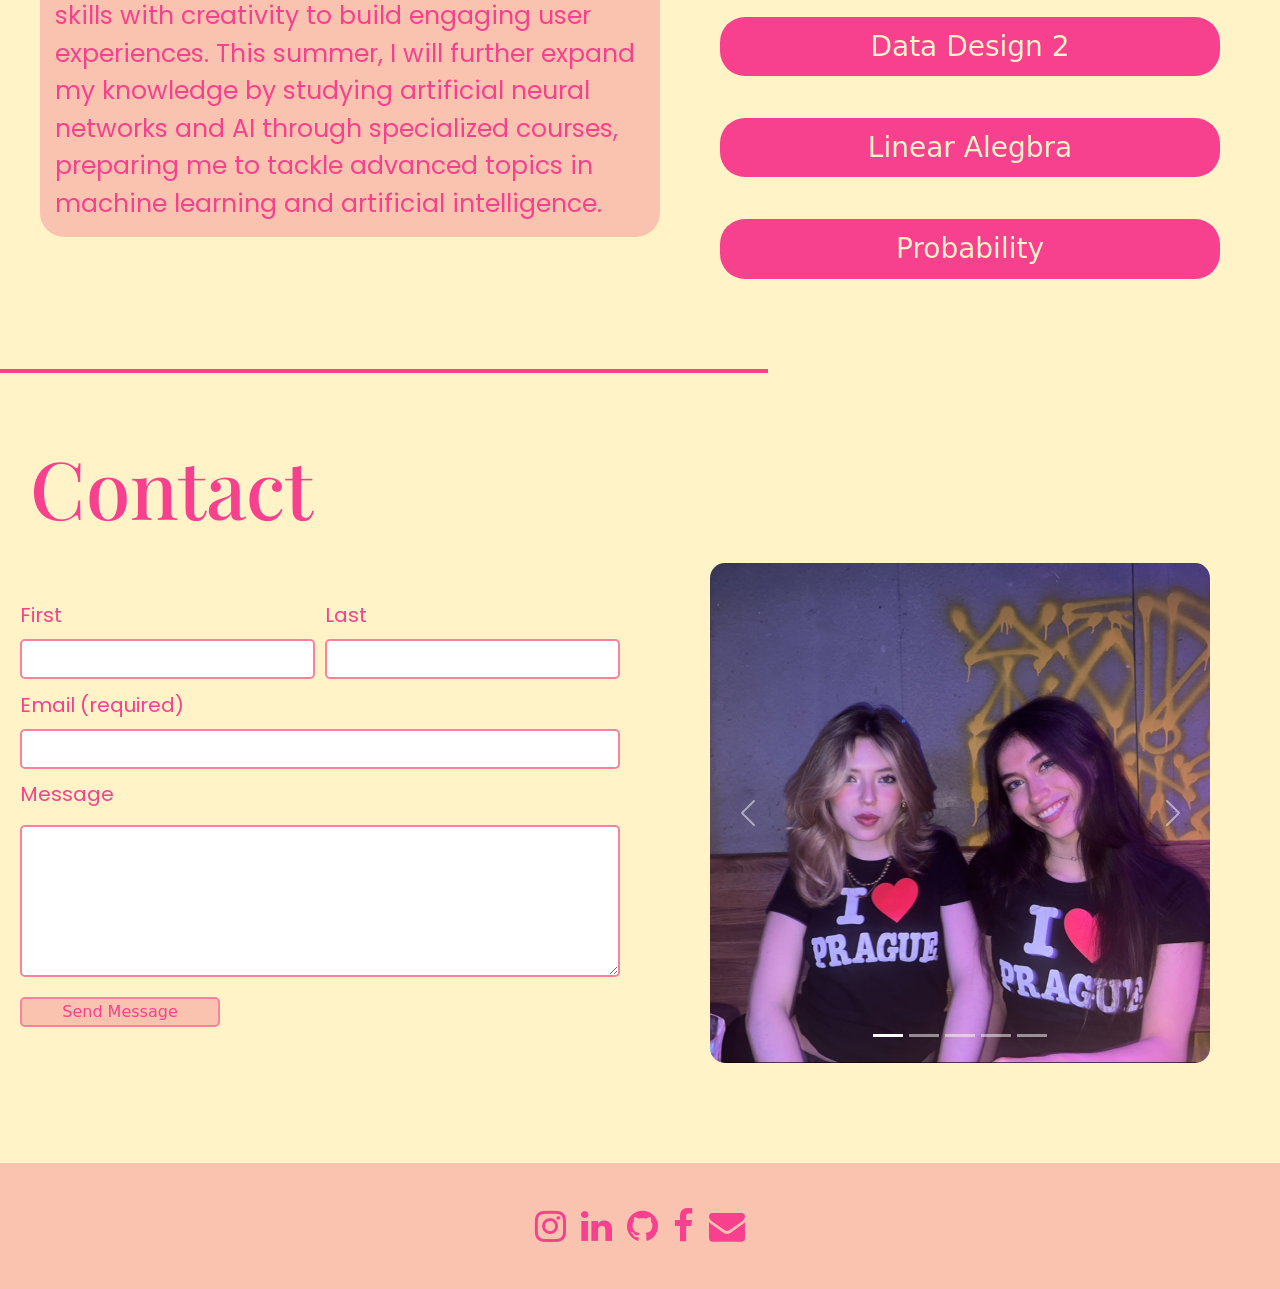
==== commit a07a9fcf: "Update index.html" ====
--- a/index.html
+++ b/index.html
@@ -56,6 +56,18 @@
     <hr class="solid-line">
     <h1 class= "AboutMe-Title" id="projects-section" >Projects</h1>
     <div class = "Prjects-Grid">
+        <a class= "link-wrapper" href="https://medium.com/@estorrs/butterfly-me-to-the-neural-network-butterfly-species-identification-03e7825bc7eb" style="text-decoration: none; color: inherit;">
+        <div class = "Project-Div">
+            <img src = "images/butterfly.png" alt="The game Flappy Bird" class = "Project-photos">
+            <h2 class="Header2-Project">Butterfly Classfication</h2>
+            <p class="Paragraph-Project"> A team of girls and I collaborated to develop a butterfly classifier using Artificial Neural Networks. We leveraged transfer learning by freezing the pre-trained layers and adding a custom layer with approximately 1,000 neurons. Our model achieved impressive results, with 99% training accuracy and 94% test accuracy.</p>
+            <div class = "buttons">
+                    <button type="button" class="btn btn-primary">Python</button>
+                    <button type="button" class="btn btn-primary">Keras</button>
+                    <button type="button" class="btn btn-primary">TensorFlow</button>
+            </div>
+        </div>
+        </a>
         <a class= "link-wrapper" href="https://github.com/bottleyearold/Course-Reviews-.git" style="text-decoration: none; color: inherit;">
             <div class = "Project-Div">
                 <img src = "images/stars.png" alt="5 stars" class = "Project-photos">
@@ -80,16 +92,6 @@
                         <button type="button" class="btn btn-primary">Numpy</button>
                     </div>
             </div>
-        </a>
-        <a class= "link-wrapper" href="https://www.github.com" style="text-decoration: none; color: inherit;">
-        <div class = "Project-Div">
-            <img src = "images/flappyBird.png" alt="The game Flappy Bird" class = "Project-photos">
-            <h2 class="Header2-Project">Flappy bird</h2>
-            <p class="Paragraph-Project"> I developed a Flappy Bird game using Python and Uvage, a UVA application similar to Python imports. The game features animated graphics, collision detection, and a scoring system that counts successful navigations through tubes. It includes a dynamic background, sound effects, and a game over screen with a final score and restart option, showcasing my skills in Python programming and game design.</p>
-            <div class = "buttons">
-                <button type="button" class="btn btn-primary">Python</button>
-            </div>
-        </div>
         </a>
     </div>
     <hr class="solid-line">
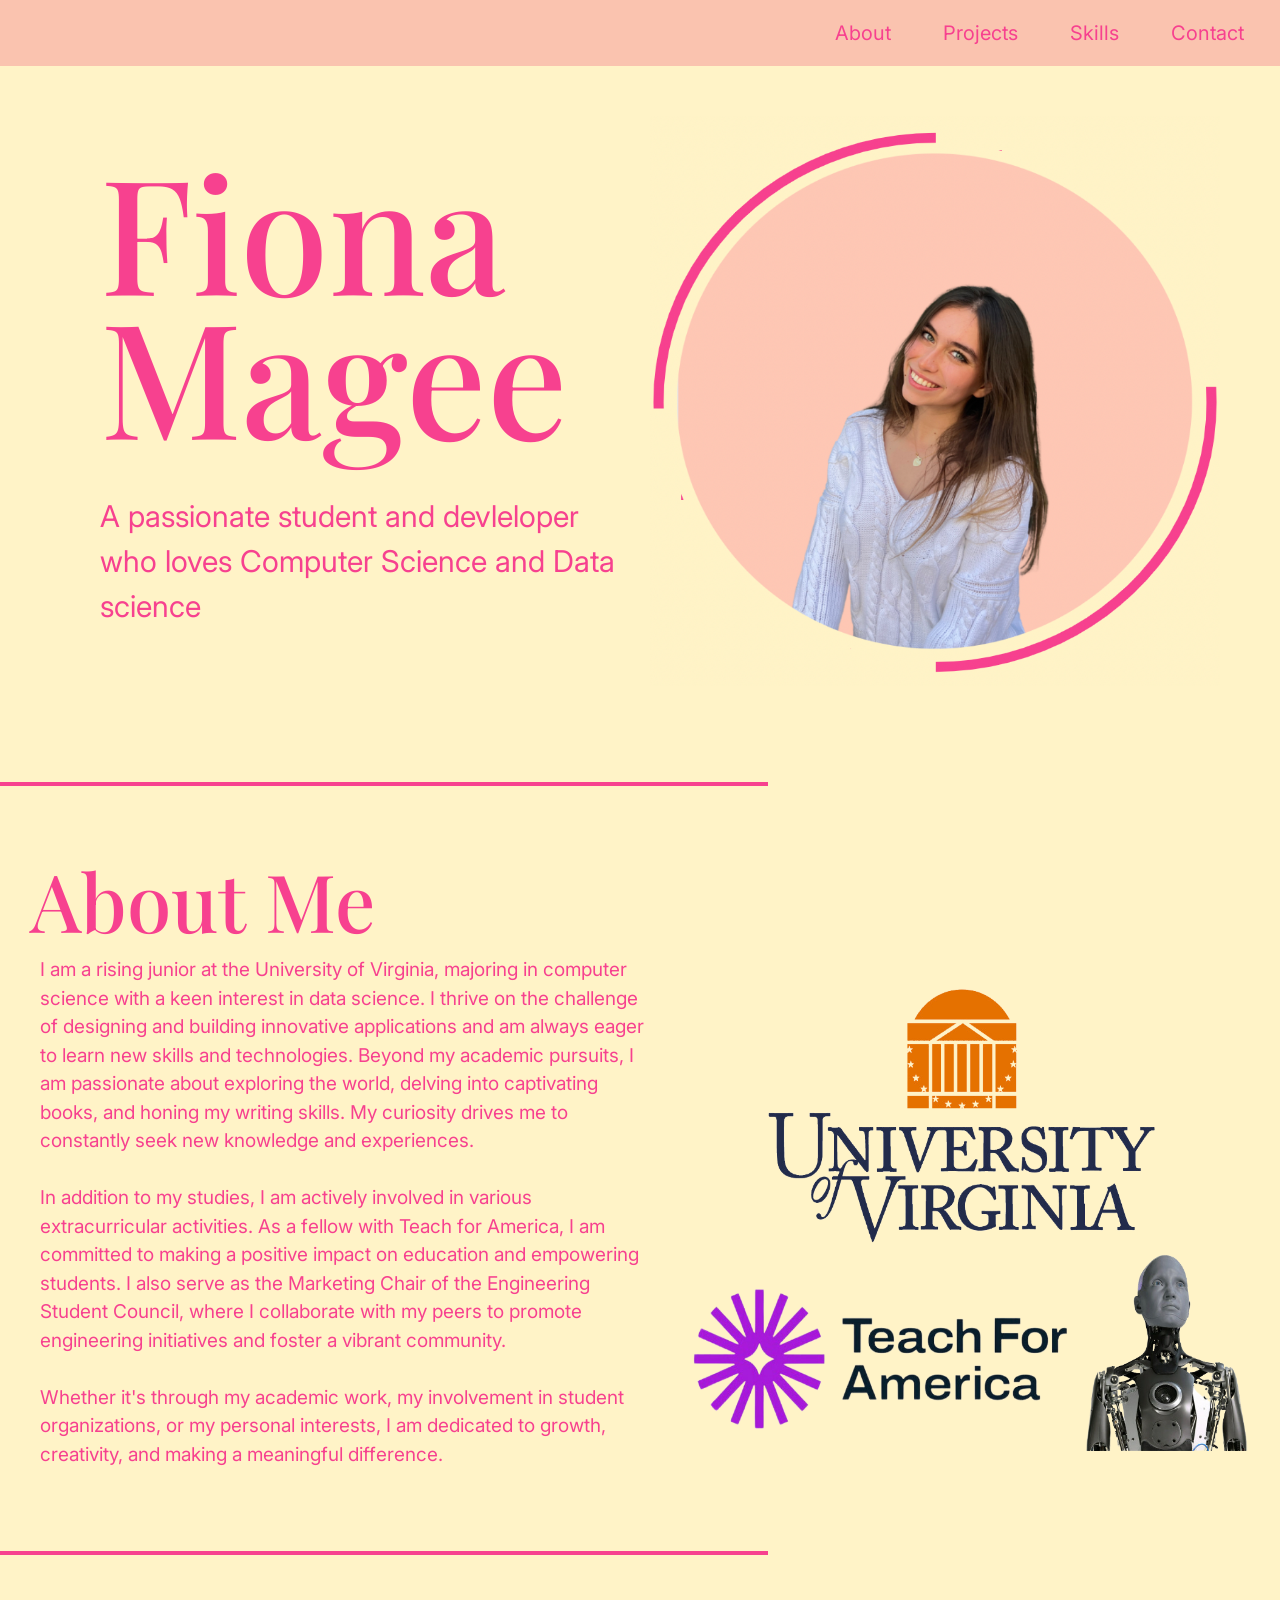
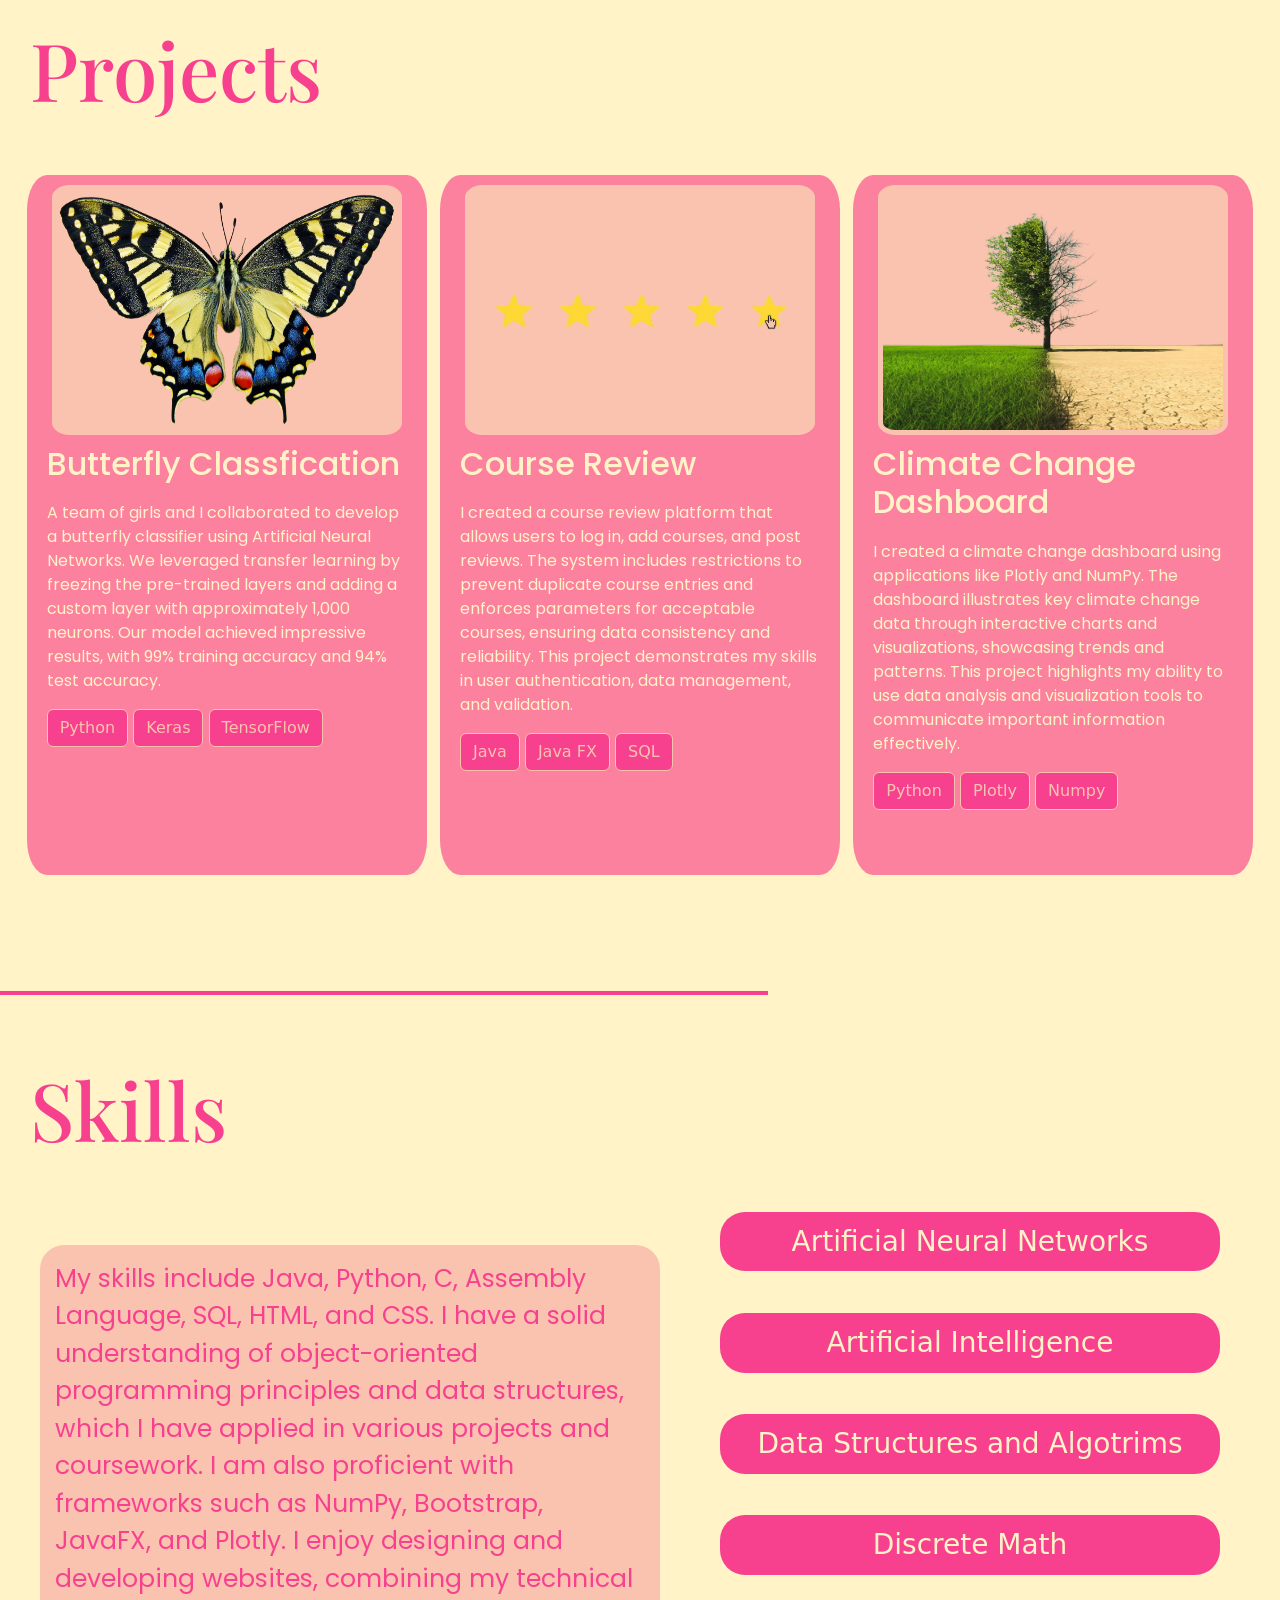
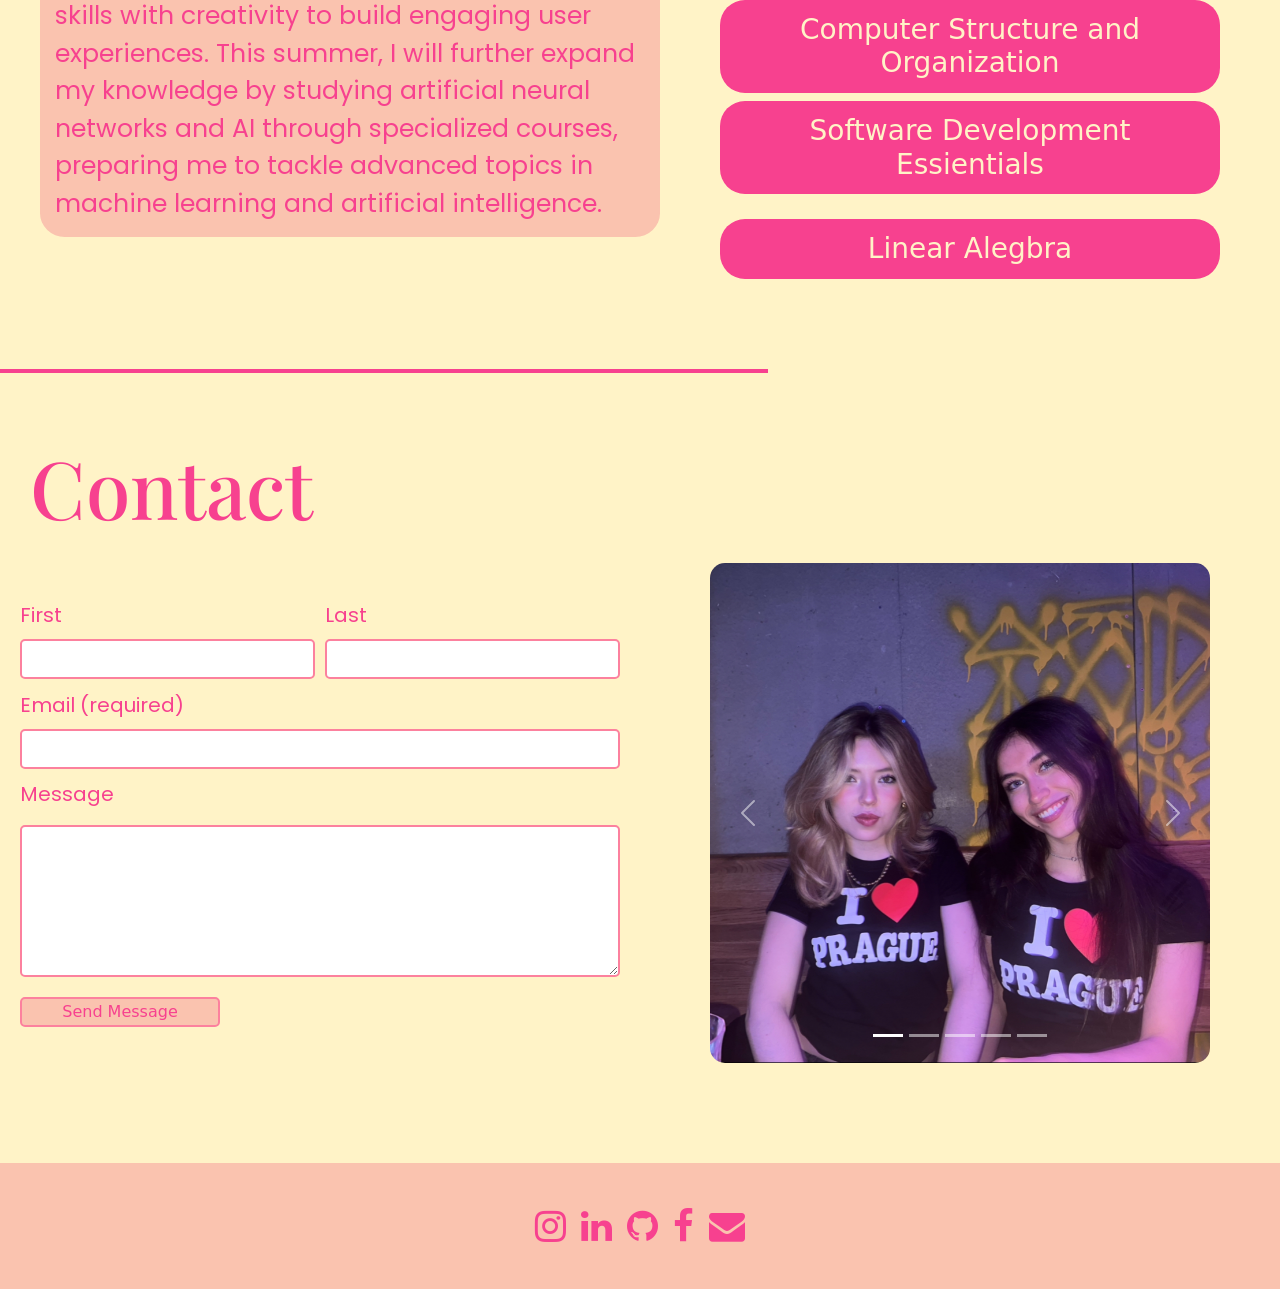
==== commit 17066dd1: "Update index.html" ====
--- a/index.html
+++ b/index.html
@@ -56,9 +56,9 @@
     <hr class="solid-line">
     <h1 class= "AboutMe-Title" id="projects-section" >Projects</h1>
     <div class = "Prjects-Grid">
-        <a class= "link-wrapper" href="https://medium.com/@estorrs/butterfly-me-to-the-neural-network-butterfly-species-identification-03e7825bc7eb" style="text-decoration: none; color: inherit;">
+        <a class= "link-wrapper" href="https://github.com/bottleyearold/Butterfly-Neural-Network" style="text-decoration: none; color: inherit;">
         <div class = "Project-Div">
-            <img src = "images/butterfly.png" alt="The game Flappy Bird" class = "Project-photos">
+            <img src = "images/butterfly.png" alt="Butterfly Classification" class = "Project-photos">
             <h2 class="Header2-Project">Butterfly Classfication</h2>
             <p class="Paragraph-Project"> A team of girls and I collaborated to develop a butterfly classifier using Artificial Neural Networks. We leveraged transfer learning by freezing the pre-trained layers and adding a custom layer with approximately 1,000 neurons. Our model achieved impressive results, with 99% training accuracy and 94% test accuracy.</p>
             <div class = "buttons">
@@ -99,13 +99,13 @@
     <div class = "bigGrid-Skills">
         <p class = "Skills-Paragprah">My skills include Java, Python, C, Assembly Language, SQL, HTML, and CSS. I have a solid understanding of object-oriented programming principles and data structures, which I have applied in various projects and coursework. I am also proficient with frameworks such as NumPy, Bootstrap, JavaFX, and Plotly. I enjoy designing and developing websites, combining my technical skills with creativity to build engaging user experiences. This summer, I will further expand my knowledge by studying artificial neural networks and AI through specialized courses, preparing me to tackle advanced topics in machine learning and artificial intelligence.</p>
         <div class = "classes">
+            <h3 class = "class">Artificial Neural Networks</h3>
+            <h3 class = "class">Artificial Intelligence</h3>
             <h3 class = "class">Data Structures and Algotrims</h3>
             <h3 class = "class">Discrete Math</h3>
             <h3 class = "class">Computer Structure and Organization</h3>
             <h3 class = "class">Software Development Essientials</h3>
-            <h3 class = "class">Data Design 2</h3>
             <h3 class = "class">Linear Alegbra</h3>
-            <h3 class = "class">Probability</h3>
         </div>
     </div>
     <hr class="solid-line">
--- a/stylesheet.css
+++ b/stylesheet.css
@@ -48,7 +48,24 @@
     color: #F7418F;
     font-family: "Playfair Display", serif;
     padding-bottom:40px;
-}
+    animation: floatIn 4s ease-out forwards;
+}
+
+@keyframes floatIn {
+    0% {
+        transform: translateY(100px);
+        opacity: 0;
+    }
+    50% {
+        transform: translateY(-20px);
+        opacity: 0.8;
+    }
+    100% {
+        transform: translateY(0);
+        opacity: 1;
+    }
+}
+
 .Title-Description{
     font-family: "Inter", sans-serif;
     color: #F7418F;
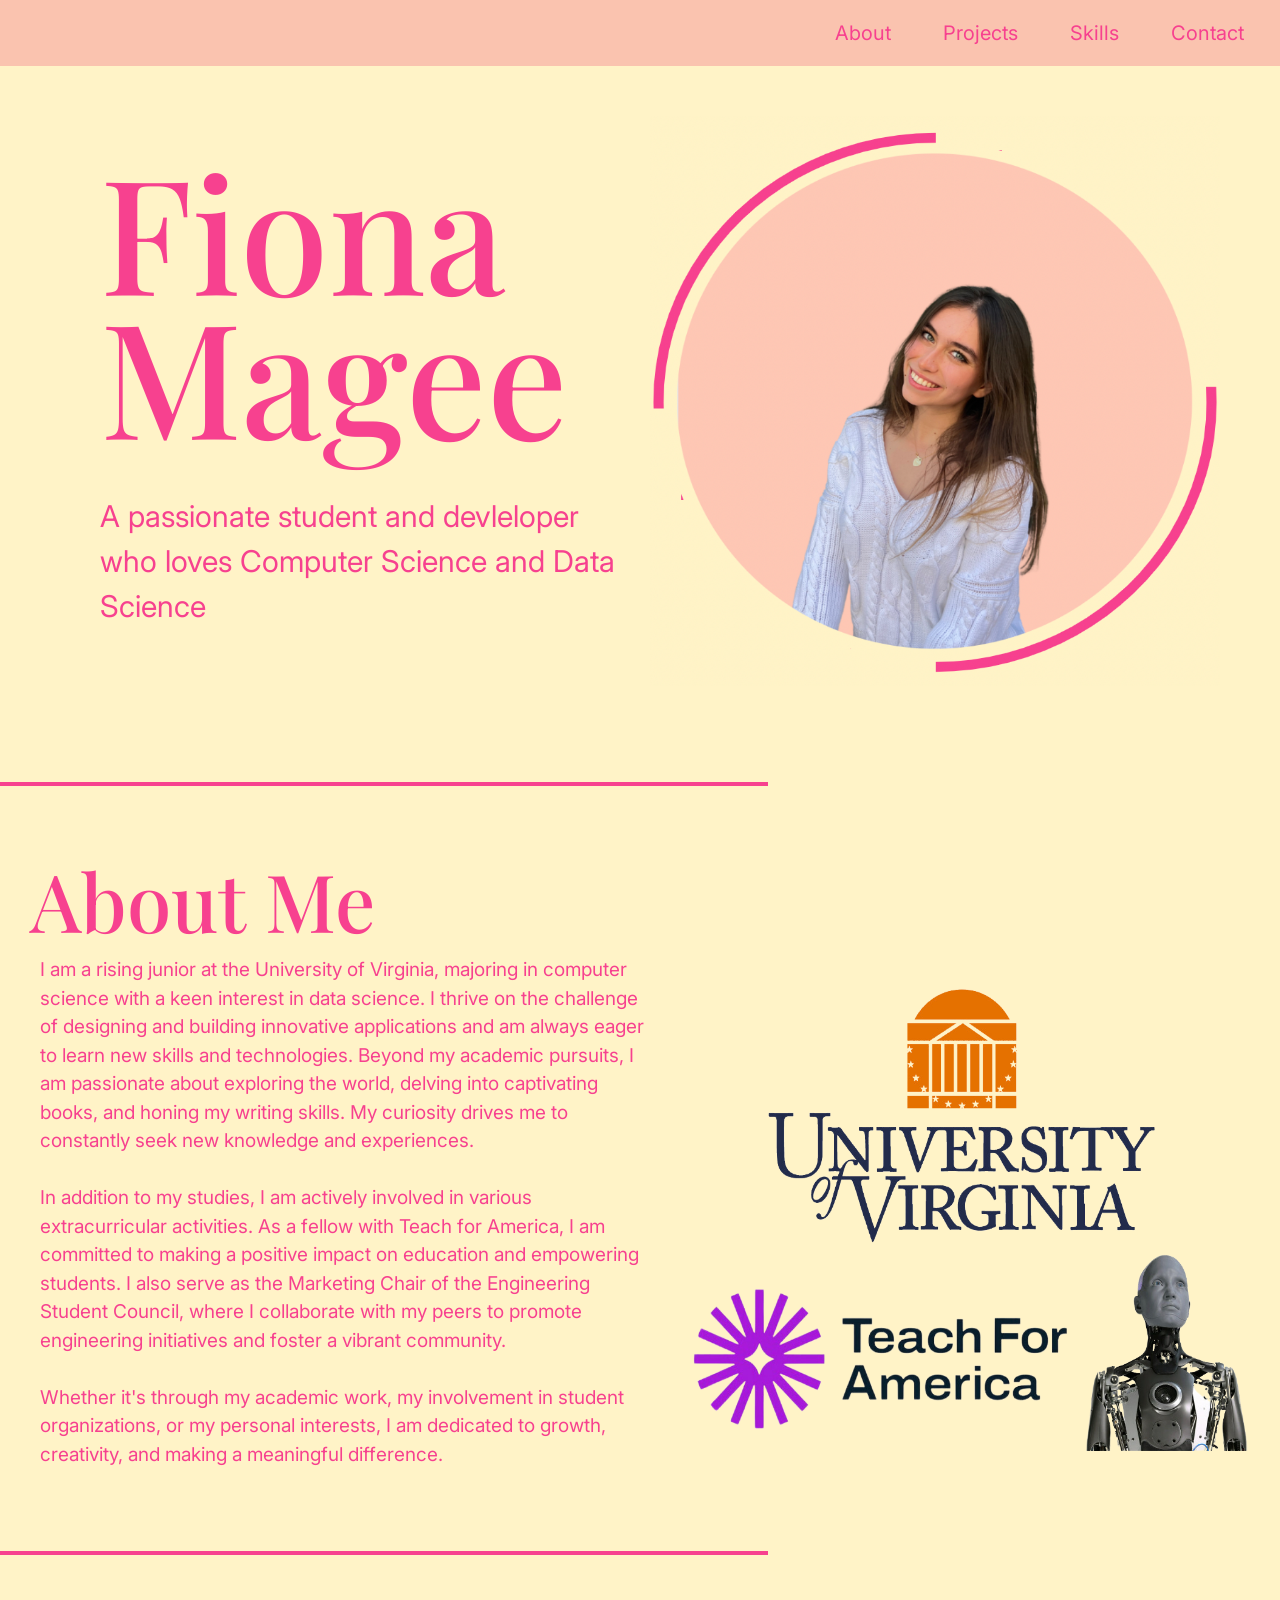
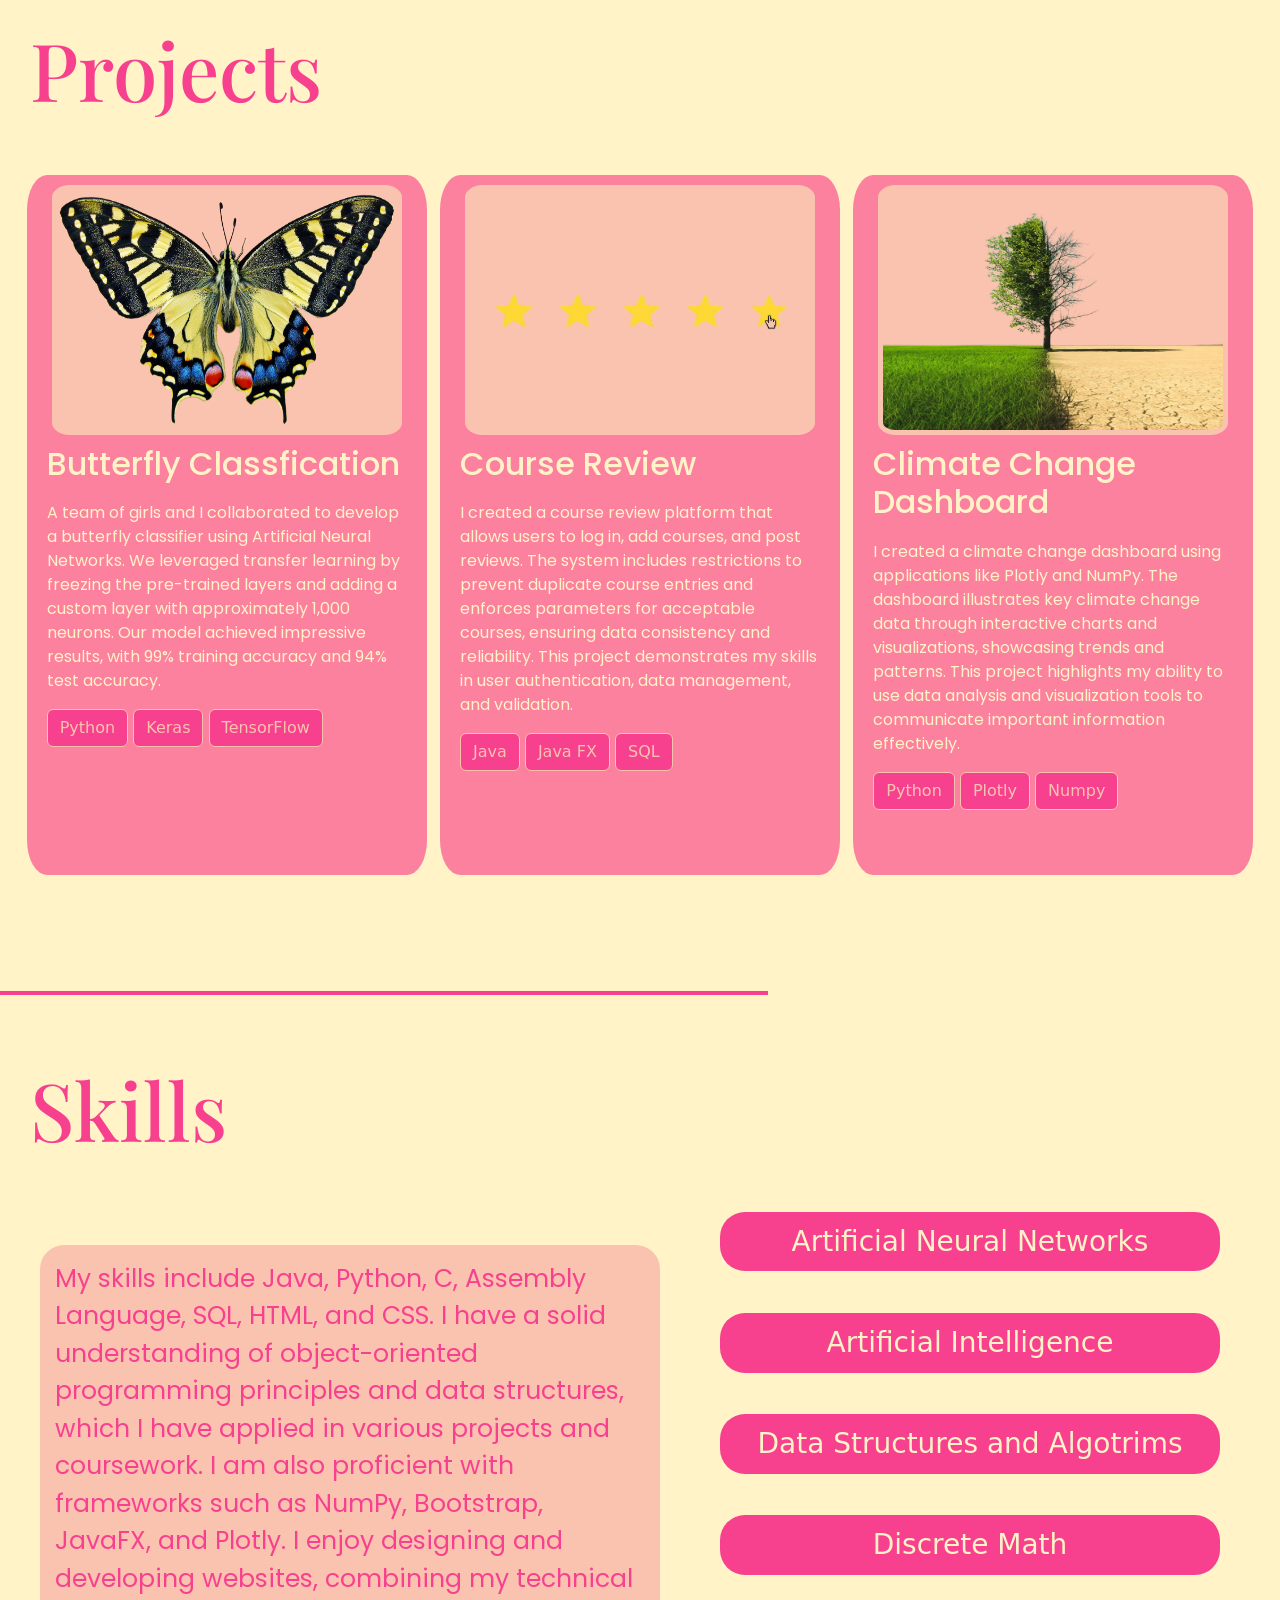
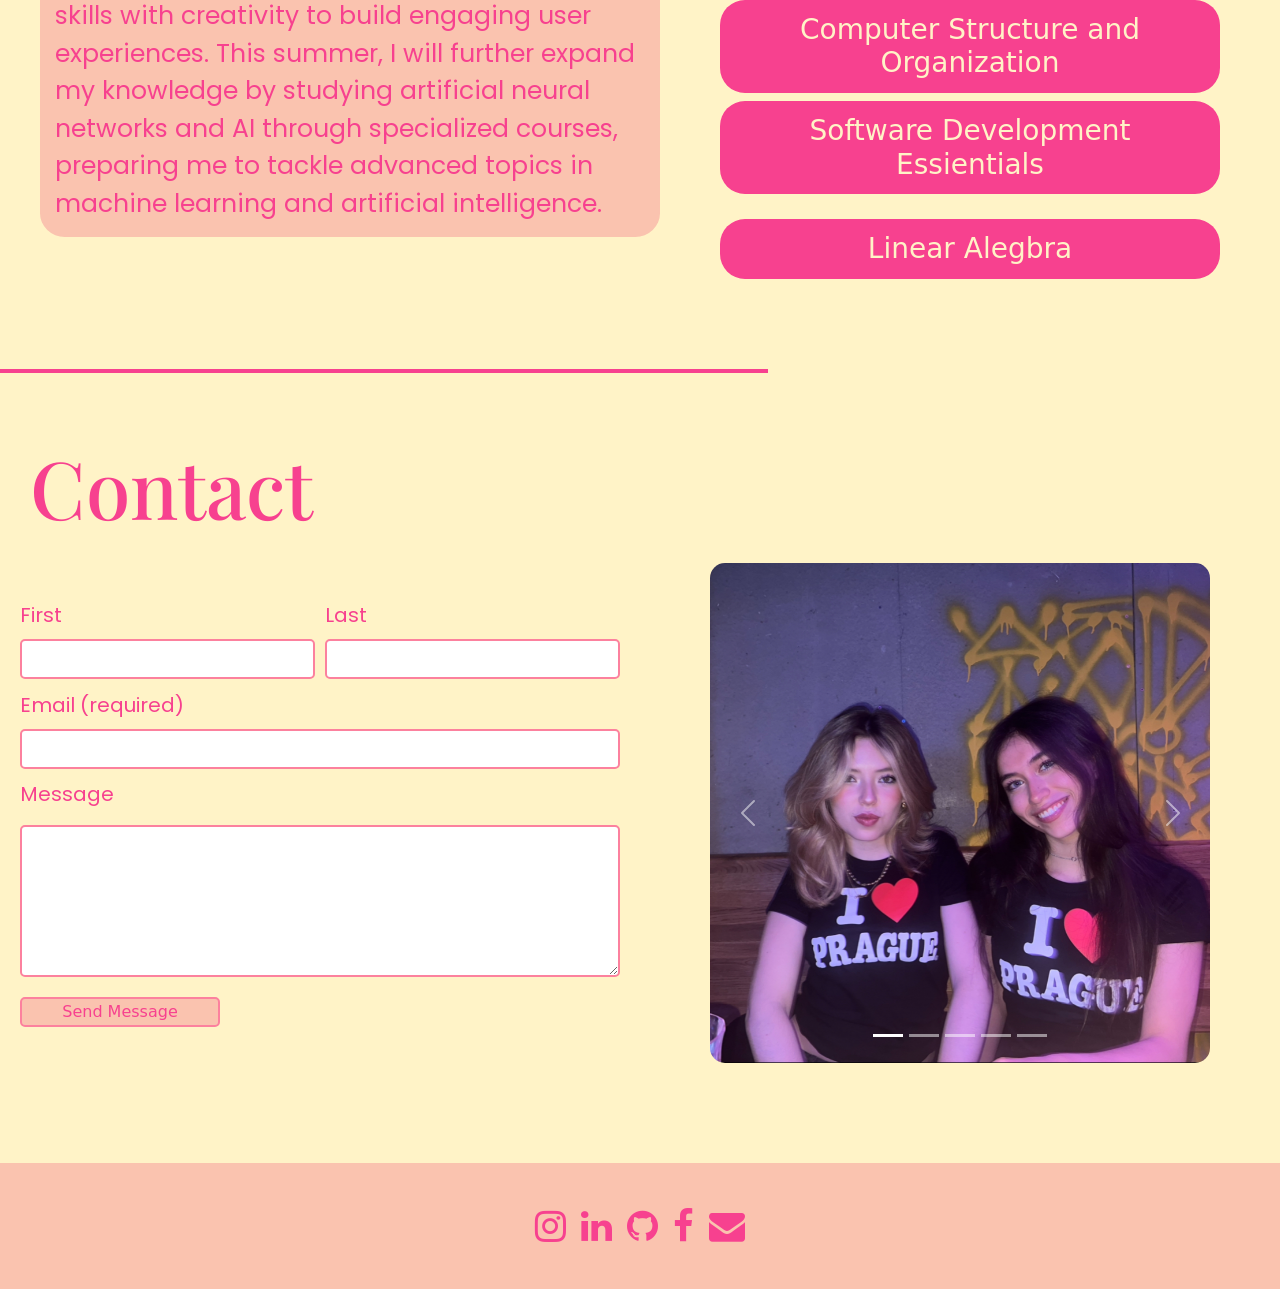
==== commit 07fde391: "Update index.html" ====
--- a/index.html
+++ b/index.html
@@ -38,7 +38,7 @@
     <div class = "Title-Photo">
         <div class = "Title-Paragraph">
             <h1 class = "Title">Fiona Magee</h1>
-            <p class = "Title-Description">A passionate student and devleloper who loves Computer Science and Data science </p>
+            <p class = "Title-Description">A passionate student and devleloper who loves Computer Science and Data Science </p>
         </div>
         <img src="./images/fionaNewMagee.png" alt="Photo of Fiona Magee" class = "fiona-photo">
     </div>
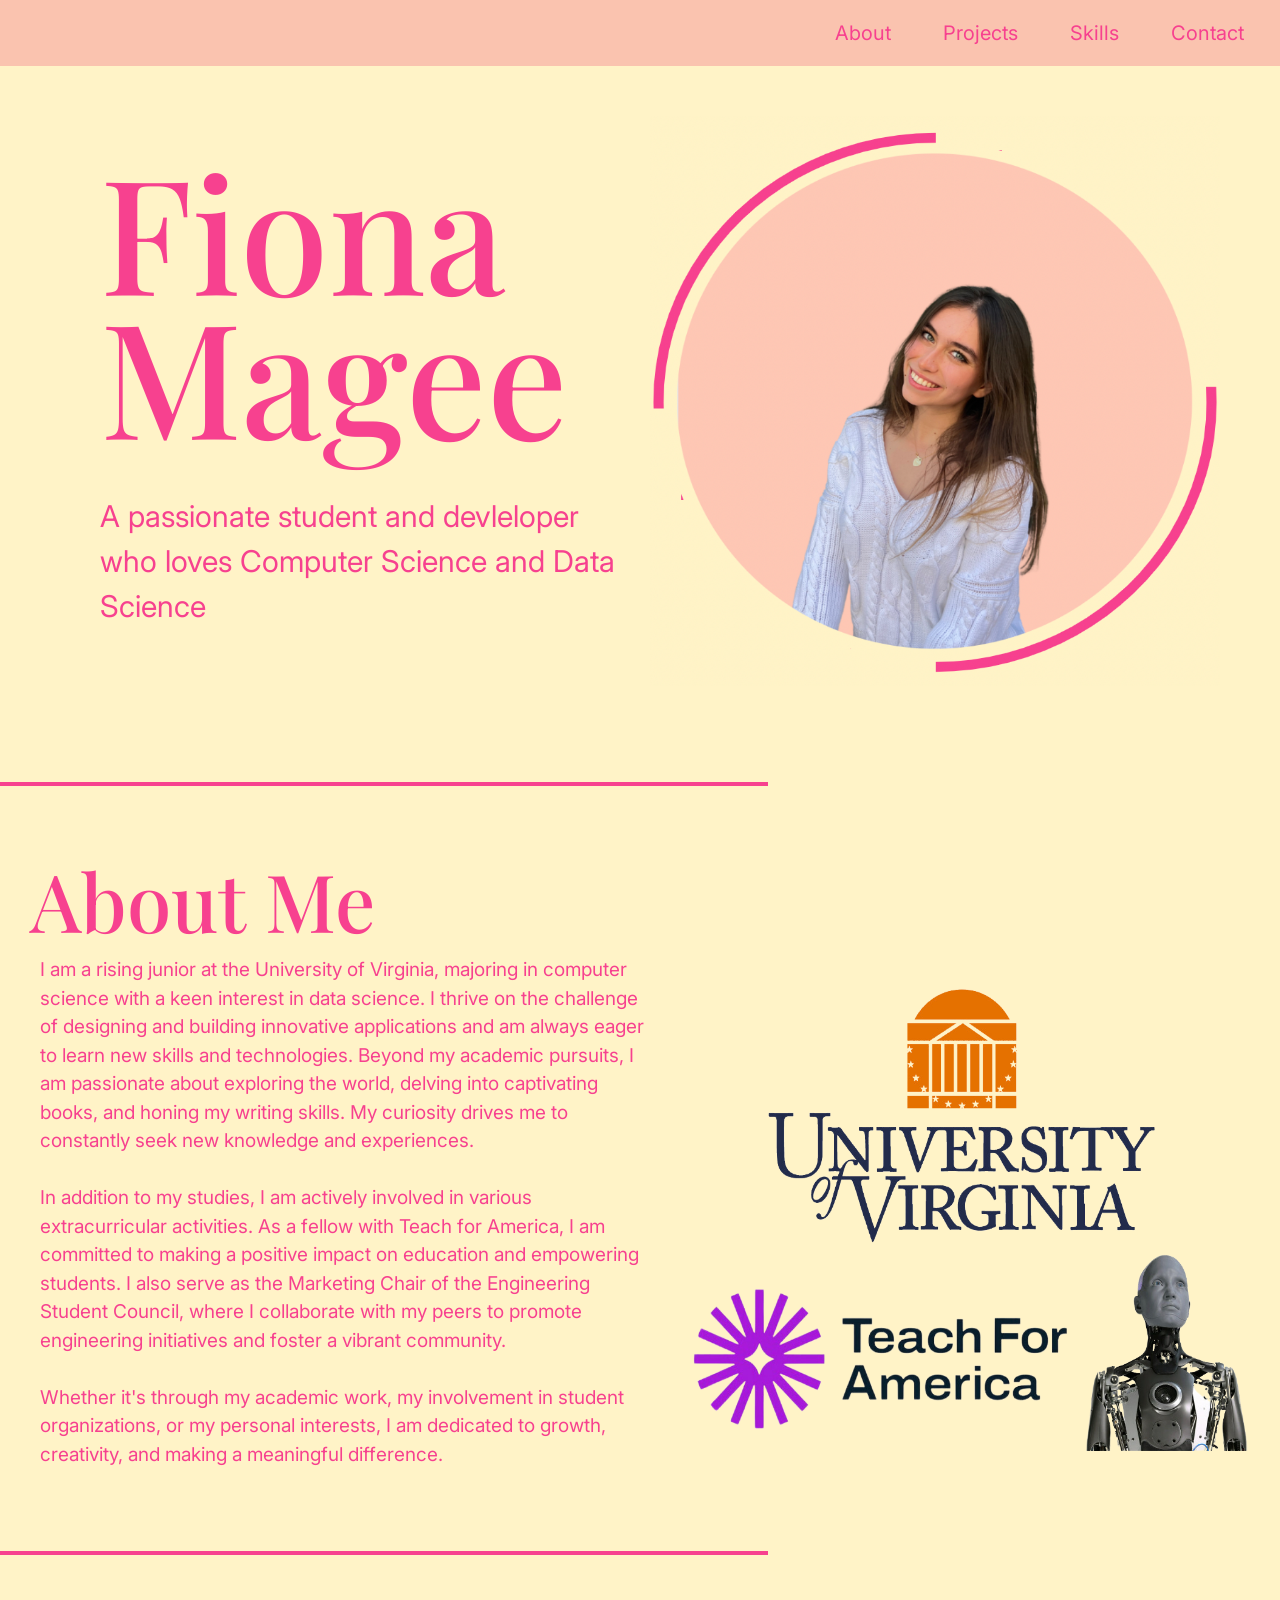
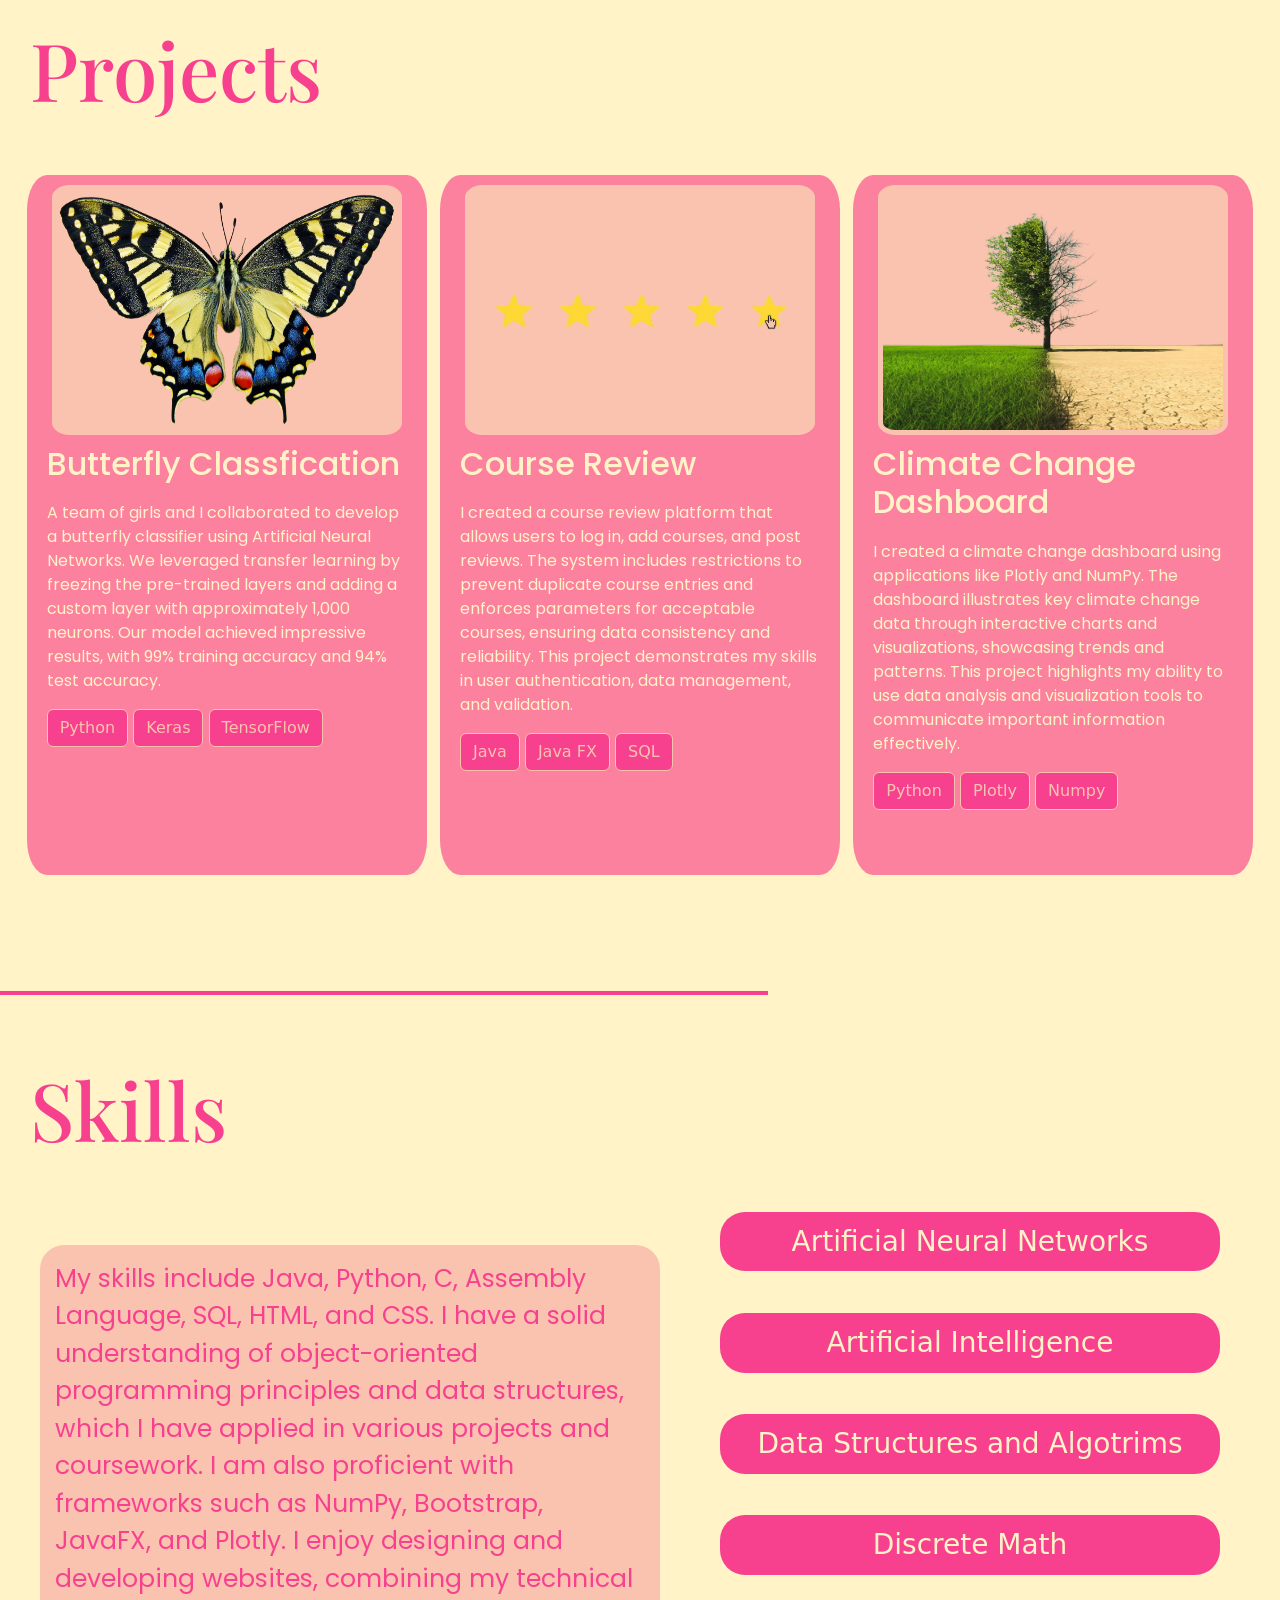
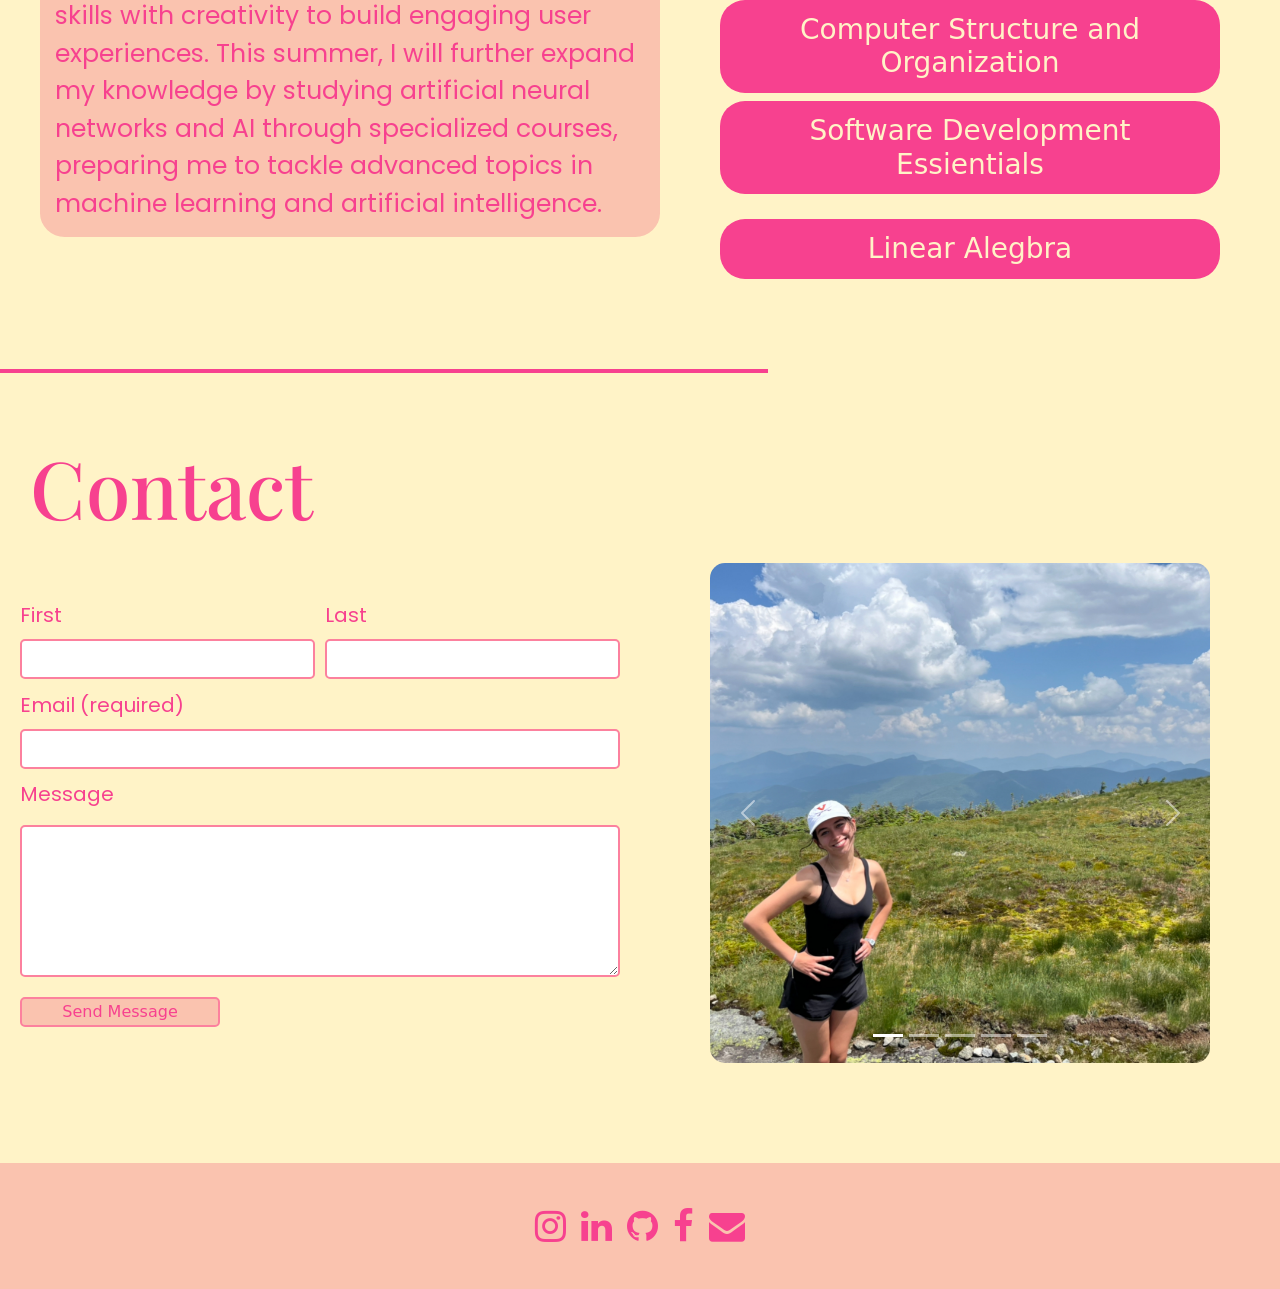
==== commit b70a4dd4: "Update index.html" ====
--- a/index.html
+++ b/index.html
@@ -140,10 +140,10 @@
             </ol>
             <div class="carousel-inner">
                 <div class="carousel-item active">
-                    <img src="images/IMG_9413.jpg" class="d-block w-100" alt="First slide">
-                </div>
-                <div class="carousel-item">
-                    <img src="images/IMG_9415.jpg" class="d-block w-100" alt="Second slide">
+                    <img src="images/IMG_9415.jpg" class="d-block w-100" alt="First slide">
+                </div>
+                <div class="carousel-item">
+                    <img src="images/IMG_9418.jpg" class="d-block w-100" alt="Second slide">
                 </div>
                 <div class="carousel-item">
                     <img src="images/IMG_9416.jpg" class="d-block w-100" alt="Third slide">
@@ -152,7 +152,7 @@
                     <img src="images/IMG_9417.jpg" class="d-block w-100" alt="Third slide">
                 </div>
                 <div class="carousel-item">
-                    <img src="images/IMG_9418.jpg" class="d-block w-100" alt="Third slide">
+                    <img src="images/sweden.png" class="d-block w-100" alt="Third slide">
                 </div>
             </div>
             <a class="carousel-control-prev" href="#carouselExampleIndicators" role="button" data-slide="prev">
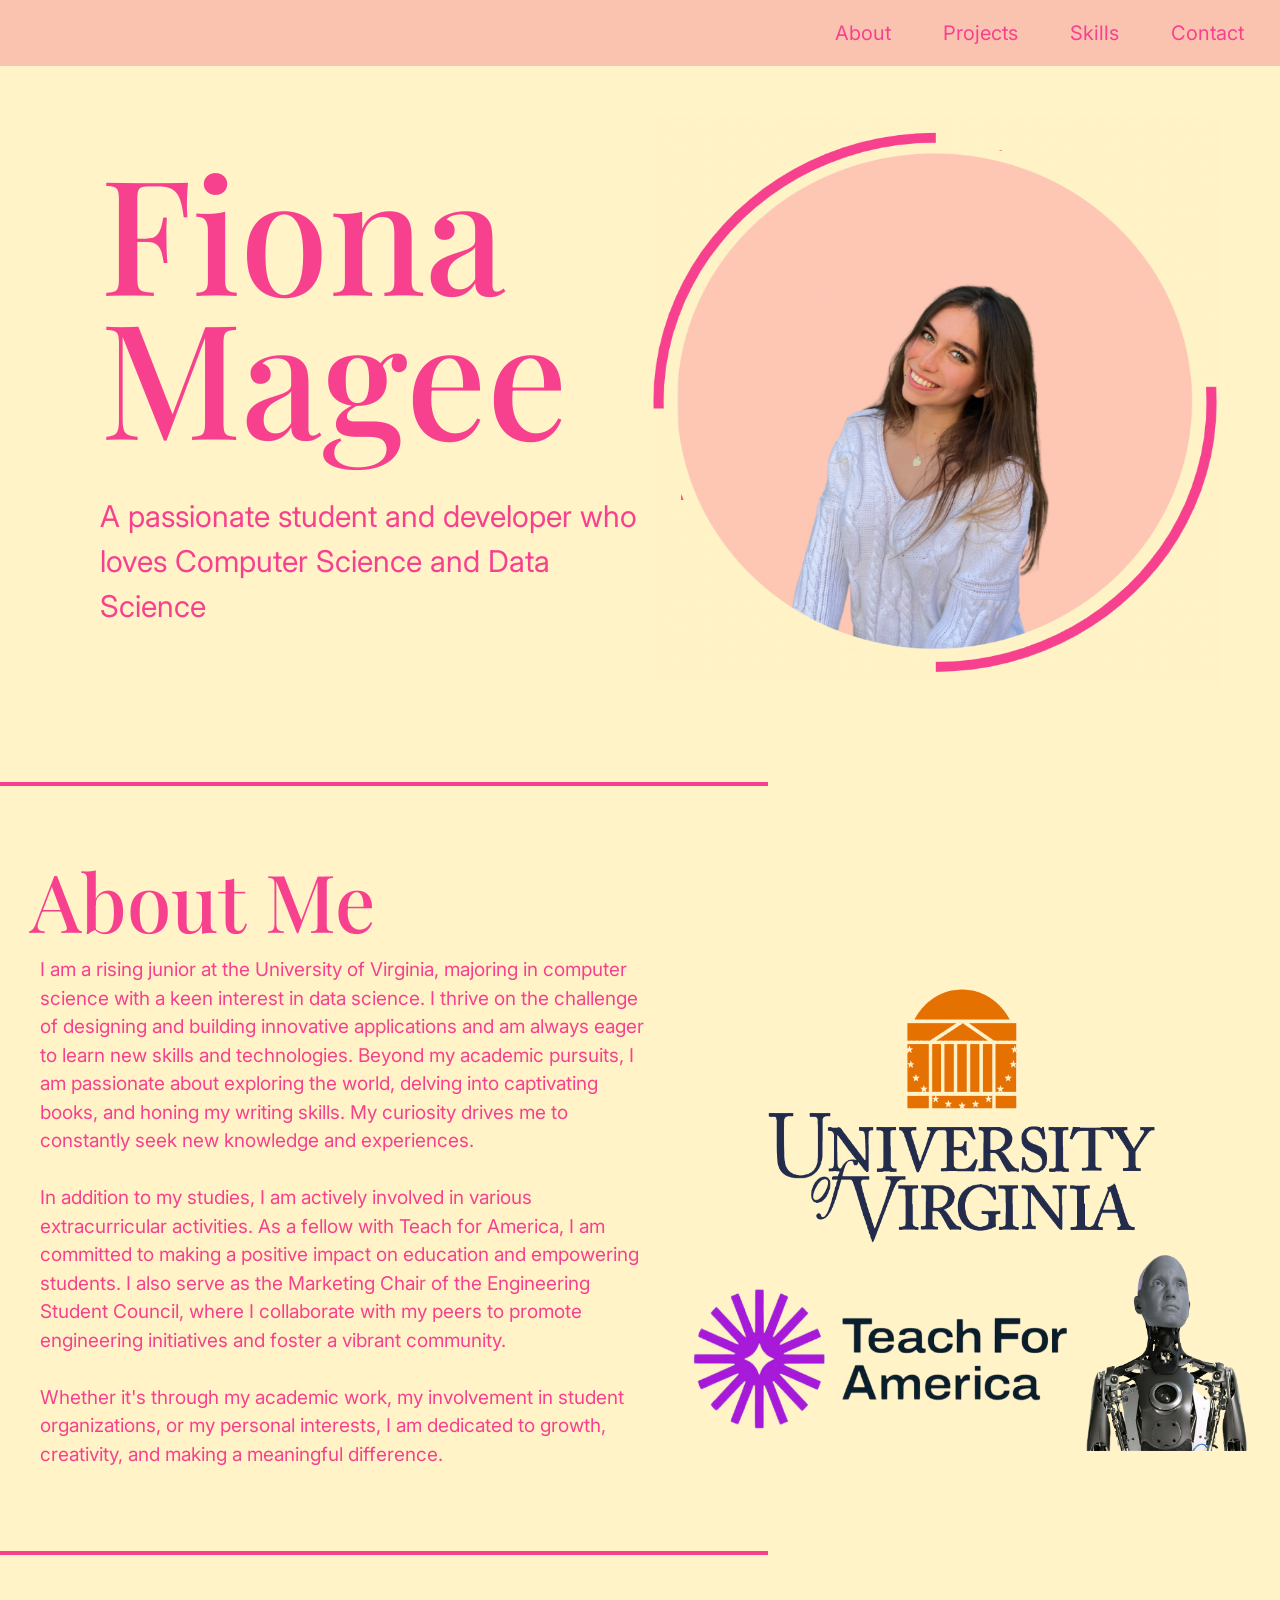
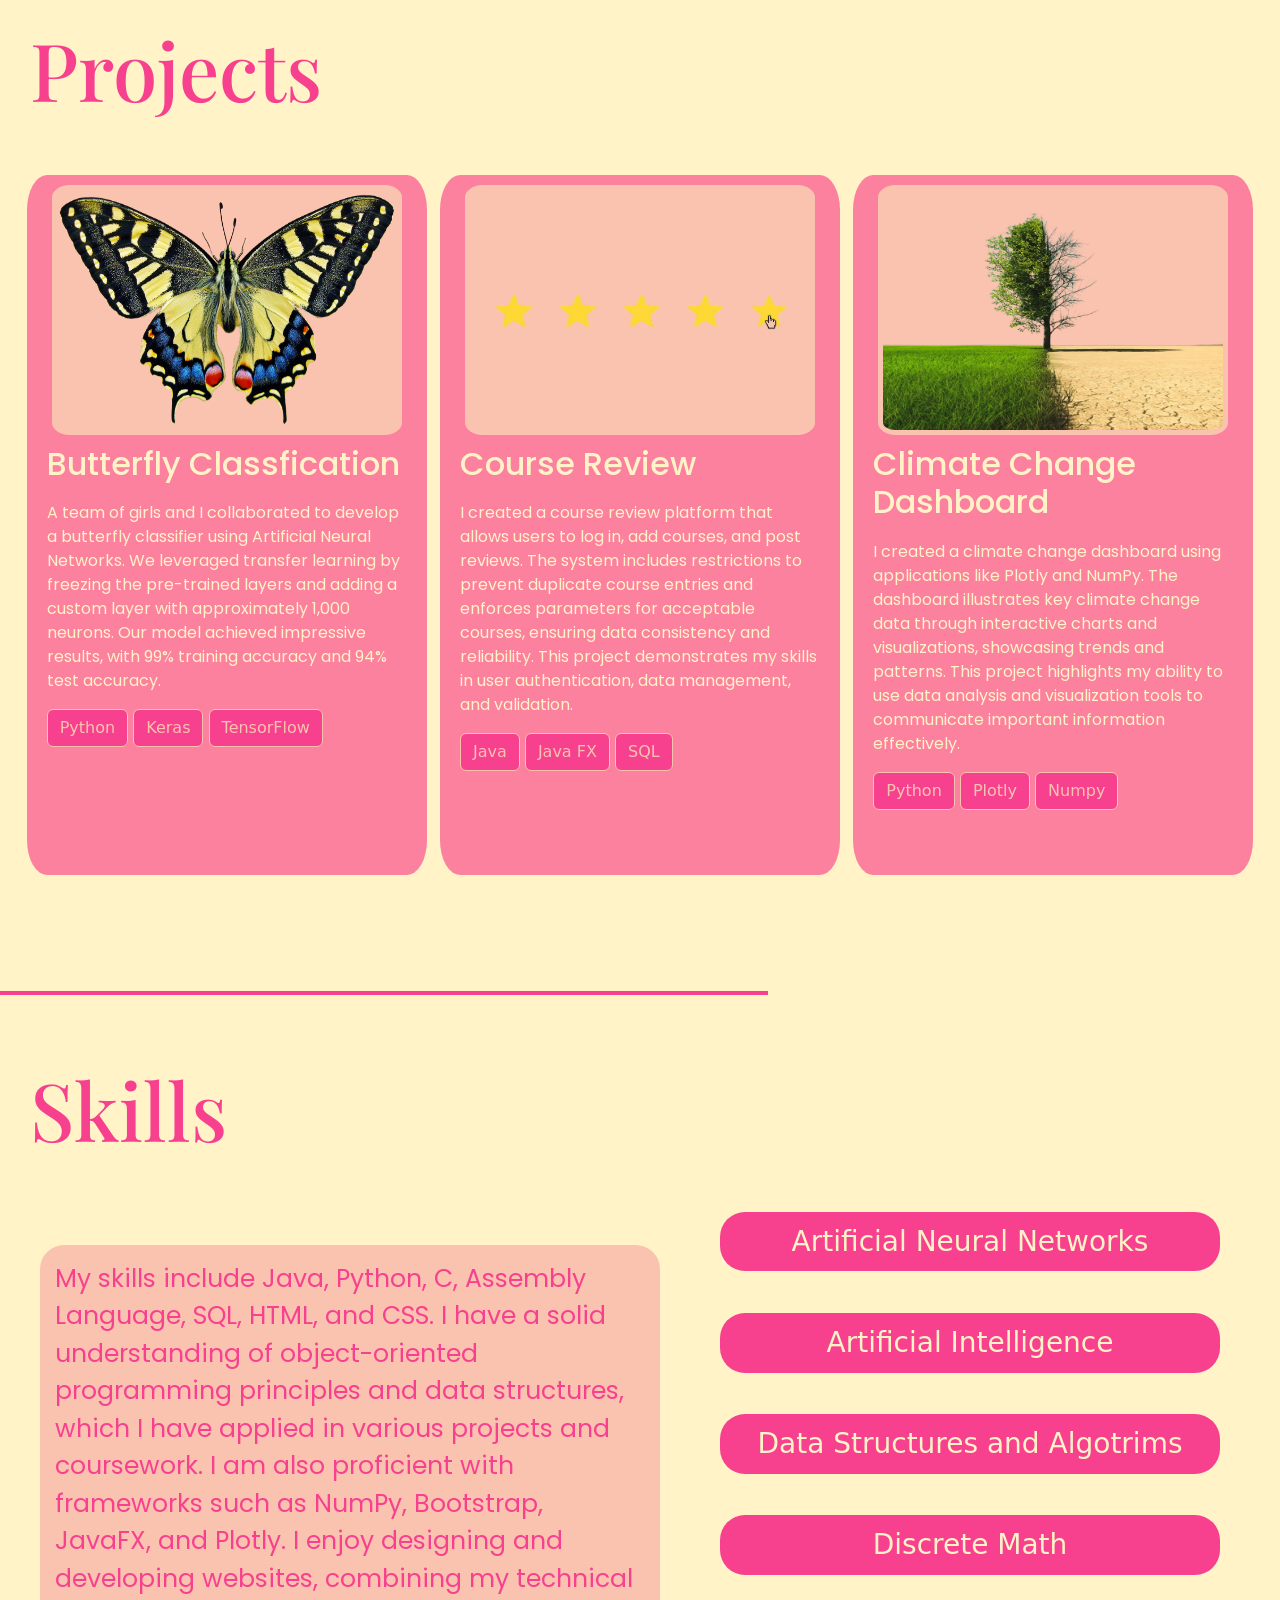
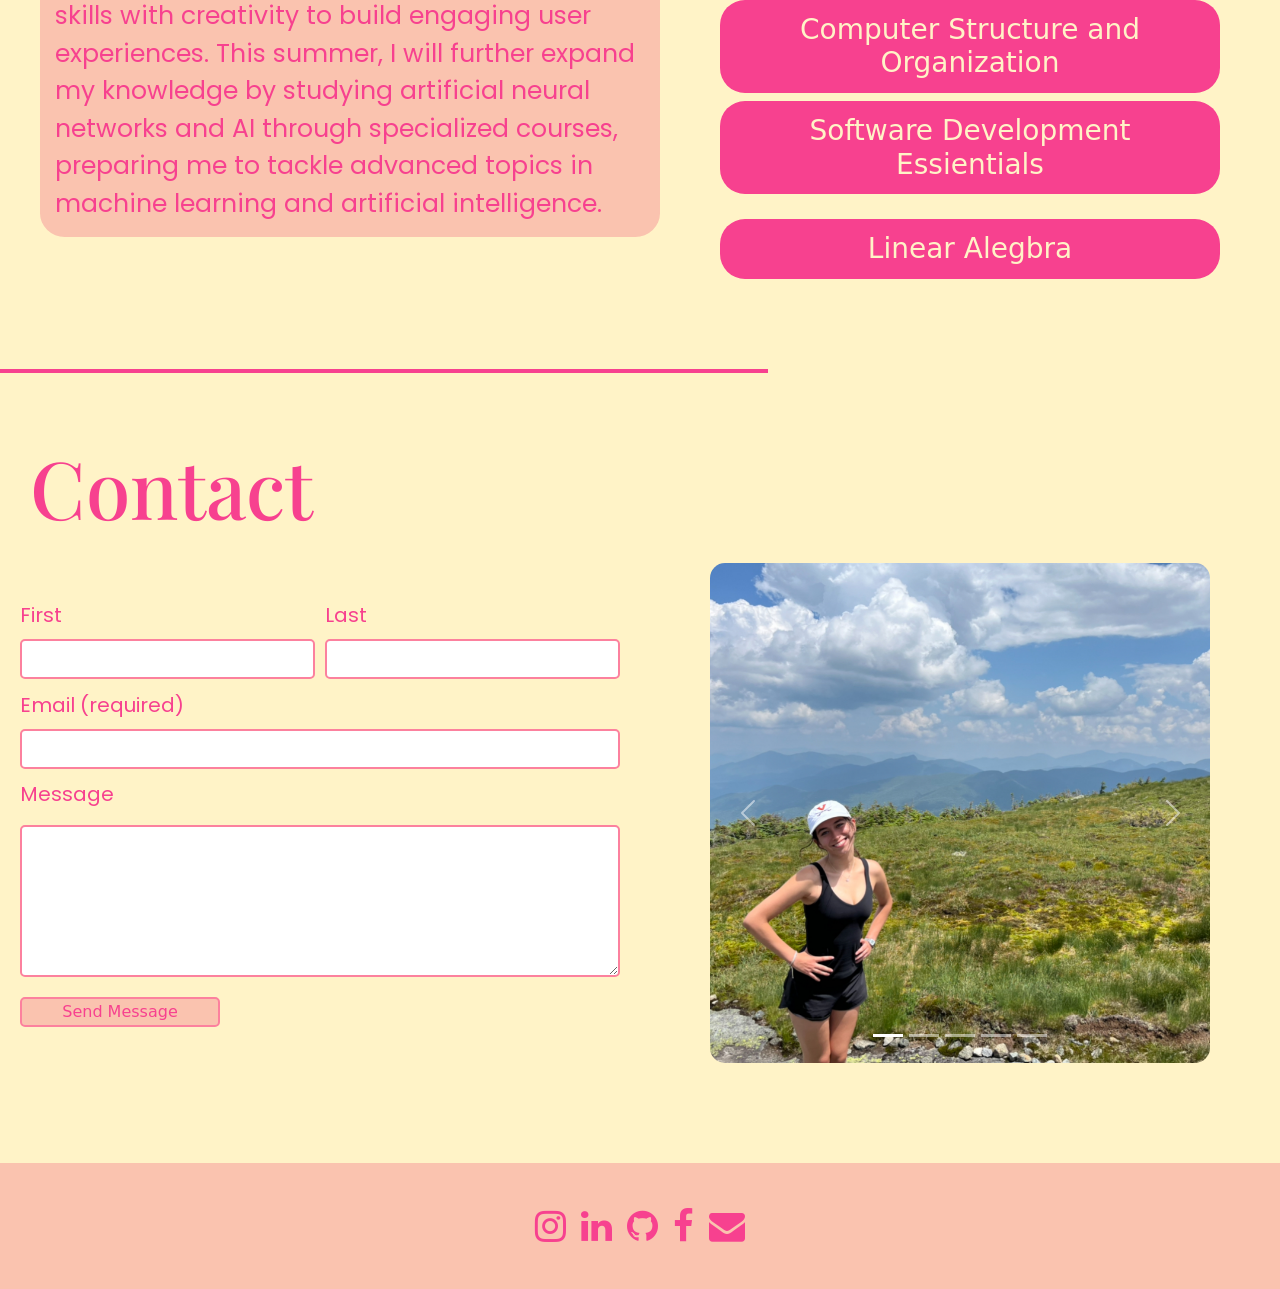
==== commit 3aaac33d: "Update index.html" ====
--- a/index.html
+++ b/index.html
@@ -38,7 +38,7 @@
     <div class = "Title-Photo">
         <div class = "Title-Paragraph">
             <h1 class = "Title">Fiona Magee</h1>
-            <p class = "Title-Description">A passionate student and devleloper who loves Computer Science and Data Science </p>
+            <p class = "Title-Description">A passionate student and developer who loves Computer Science and Data Science </p>
         </div>
         <img src="./images/fionaNewMagee.png" alt="Photo of Fiona Magee" class = "fiona-photo">
     </div>
